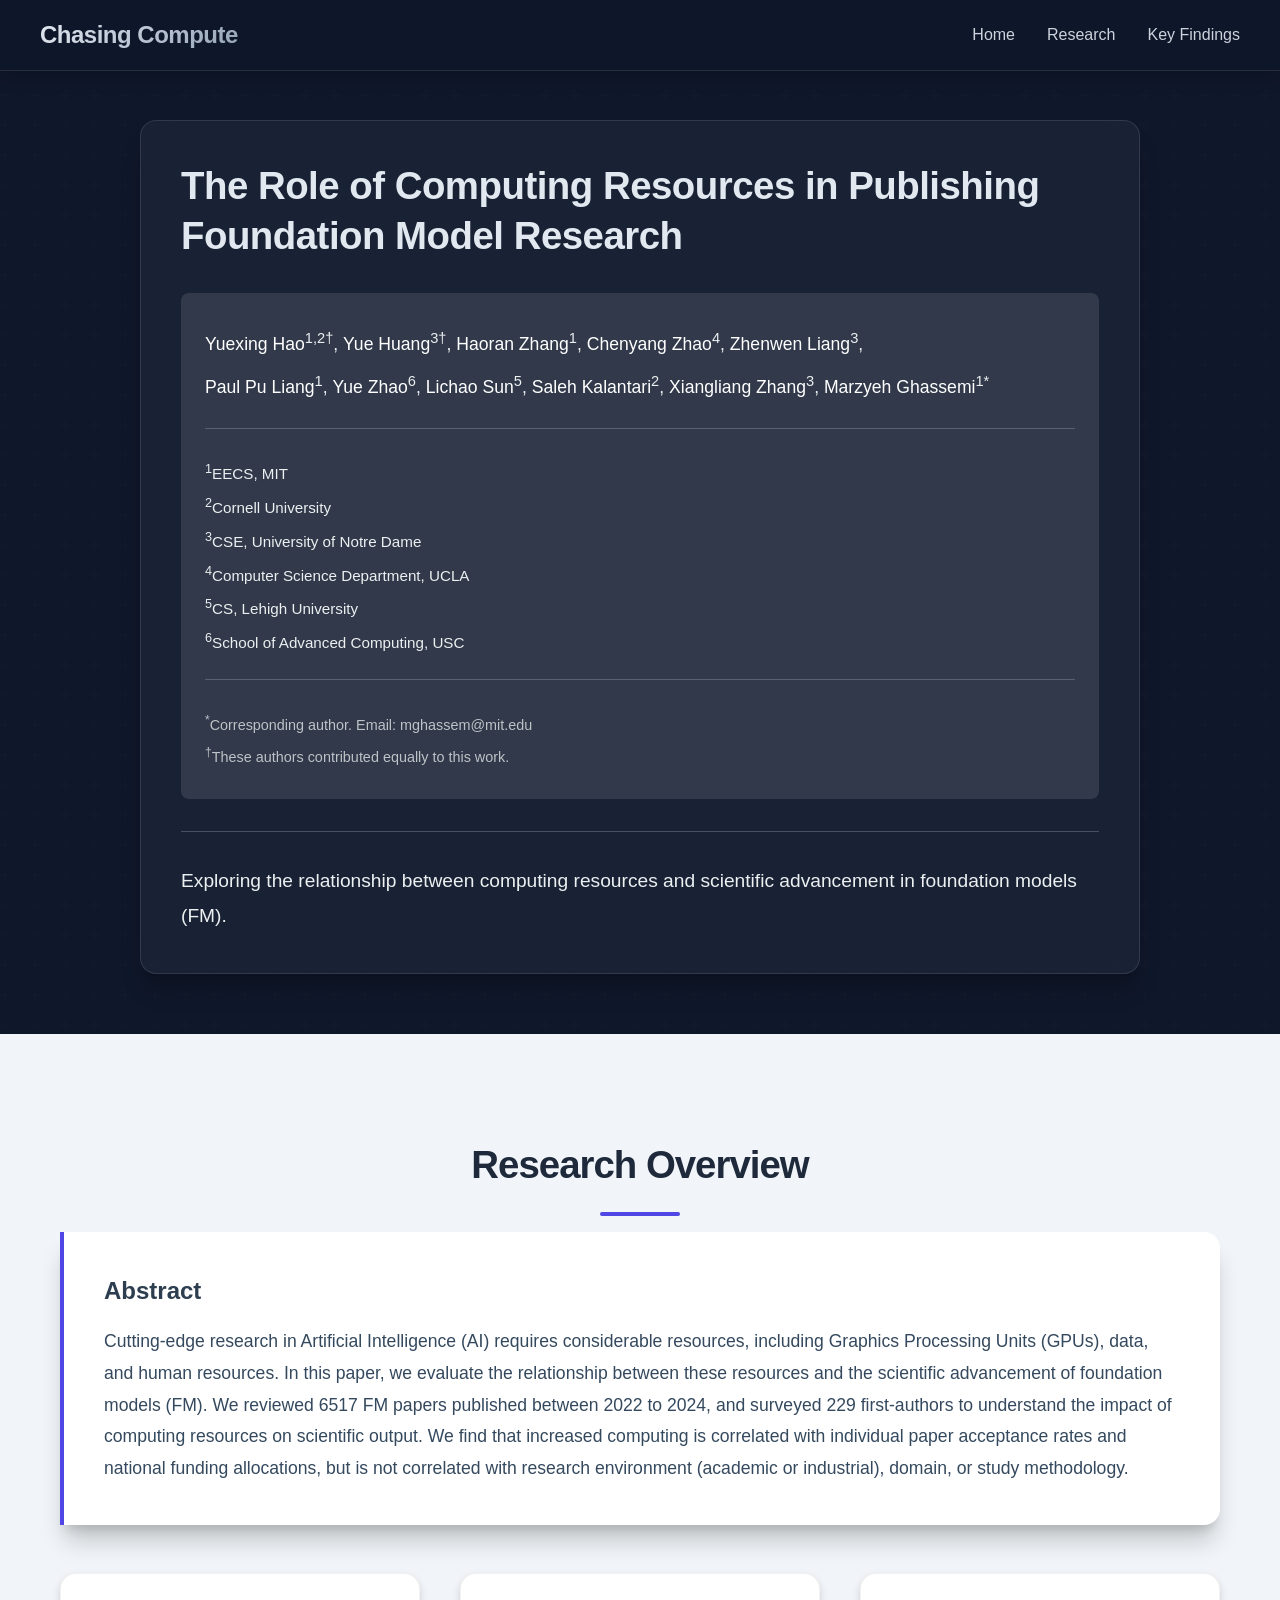
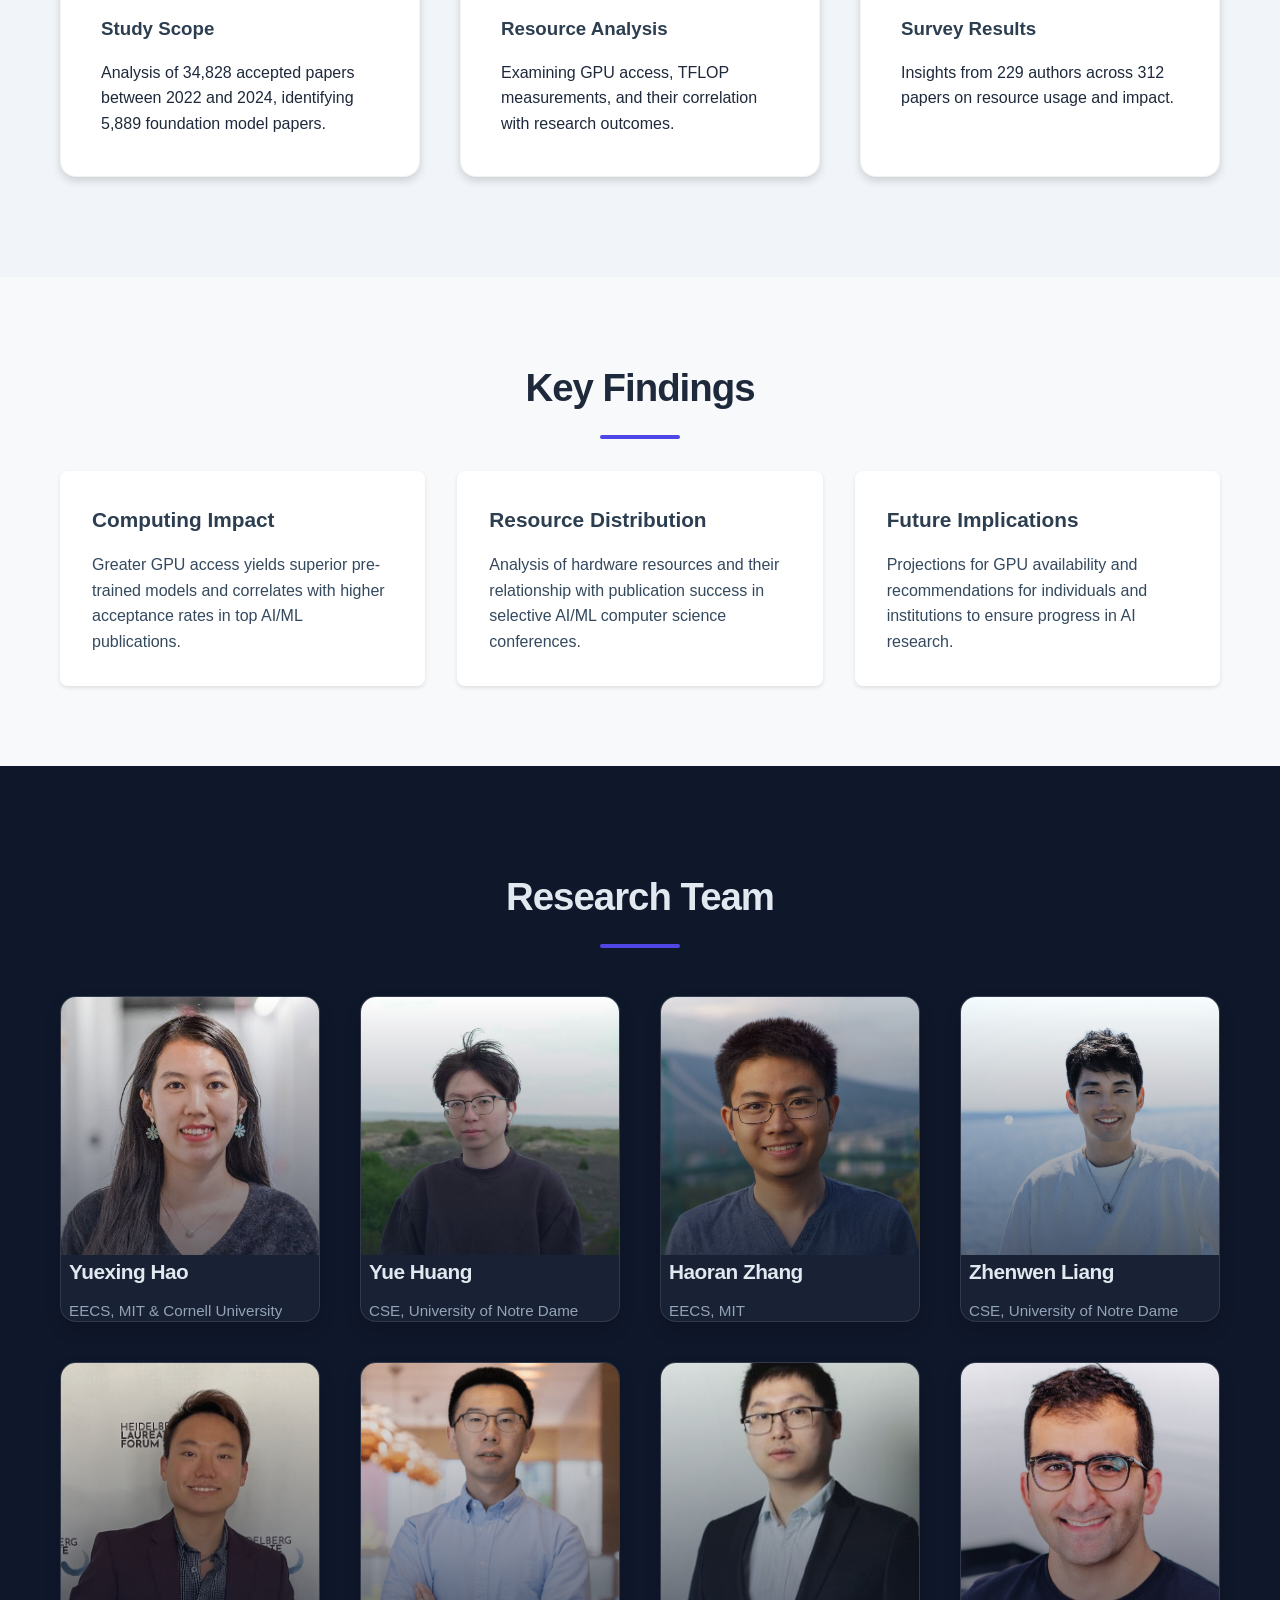
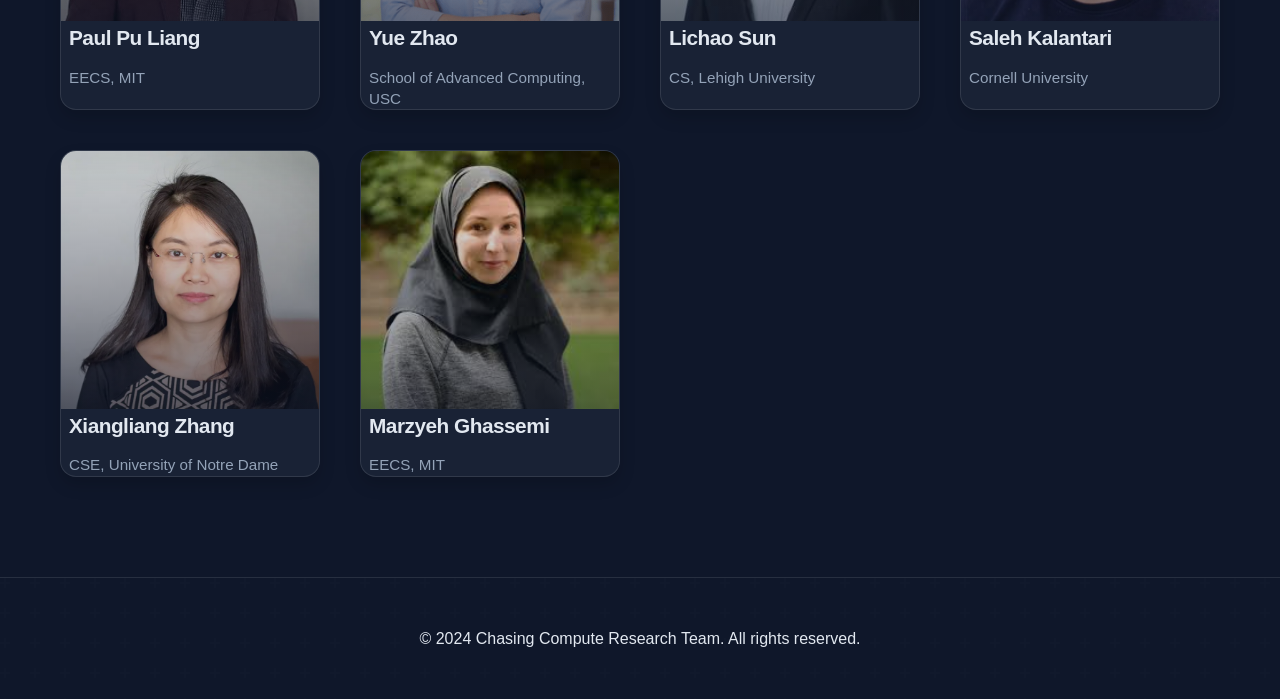
==== index.html @ 0ceda259 "update" ====
<!DOCTYPE html>
<html lang="en">
<head>
    <meta charset="UTF-8">
    <meta name="viewport" content="width=device-width, initial-scale=1.0">
    <title>Chasing Compute - Foundation Model Research</title>
    <link rel="stylesheet" href="styles.css">
</head>
<body>
    <header class="site-header">
        <nav class="main-nav">
            <div class="logo">
                <h1>Chasing Compute</h1>
            </div>
            <ul class="nav-links">
                <li><a href="#home">Home</a></li>
                <li><a href="#research">Research</a></li>
                <li><a href="#findings">Key Findings</a></li>
            </ul>
        </nav>
    </header>

    <main>
        <section id="home" class="hero-section">
            <div class="container paper-header">
                <h3 class="hero-subtitle">The Role of Computing Resources in Publishing Foundation Model Research</h3>
                <div class="authors">
                    <div class="author-list">
                        <p class="author-group">
                            <span class="author">Yuexing Hao</span><sup>1,2†</sup>,
                            <span class="author">Yue Huang</span><sup>3†</sup>,
                            <span class="author">Haoran Zhang</span><sup>1</sup>,
                            <span class="author">Chenyang Zhao</span><sup>4</sup>,
                            <span class="author">Zhenwen Liang</span><sup>3</sup>,
                        </p>
                        <p class="author-group">
                            <span class="author">Paul Pu Liang</span><sup>1</sup>,
                            <span class="author">Yue Zhao</span><sup>6</sup>,
                            <span class="author">Lichao Sun</span><sup>5</sup>,
                            <span class="author">Saleh Kalantari</span><sup>2</sup>,
                            <span class="author">Xiangliang Zhang</span><sup>3</sup>,
                            <span class="author">Marzyeh Ghassemi</span><sup>1*</sup>
                        </p>
                    </div>
                    <div class="affiliations">
                        <p class="affiliation"><sup>1</sup>EECS, MIT</p>
                        <p class="affiliation"><sup>2</sup>Cornell University</p>
                        <p class="affiliation"><sup>3</sup>CSE, University of Notre Dame</p>
                        <p class="affiliation"><sup>4</sup>Computer Science Department, UCLA</p>
                        <p class="affiliation"><sup>5</sup>CS, Lehigh University</p>
                        <p class="affiliation"><sup>6</sup>School of Advanced Computing, USC</p>
                    </div>
                    <div class="author-notes">
                        <p class="author-note"><sup>*</sup>Corresponding author. Email: mghassem@mit.edu</p>
                        <p class="author-note"><sup>†</sup>These authors contributed equally to this work.</p>
                    </div>
                </div>
                <p class="hero-abstract">Exploring the relationship between computing resources and scientific advancement in foundation models (FM).</p>
            </div>
        </section>

        <section id="research" class="research-section">
            <div class="container">
                <h2>Research Overview</h2>
                <div class="abstract-box">
                    <h3>Abstract</h3>
                    <p>Cutting-edge research in Artificial Intelligence (AI) requires considerable resources, including Graphics Processing Units (GPUs), data, and human resources. In this paper, we evaluate the relationship between these resources and the scientific advancement of foundation models (FM). We reviewed 6517 FM papers published between 2022 to 2024, and surveyed 229 first-authors to understand the impact of computing resources on scientific output. We find that increased computing is correlated with individual paper acceptance rates and national funding allocations, but is not correlated with research environment (academic or industrial), domain, or study methodology.</p>
                </div>
                <div class="research-grid">
                    <div class="research-item">
                        <h3>Study Scope</h3>
                        <p>Analysis of 34,828 accepted papers between 2022 and 2024, identifying 5,889 foundation model papers.</p>
                    </div>
                    <div class="research-item">
                        <h3>Resource Analysis</h3>
                        <p>Examining GPU access, TFLOP measurements, and their correlation with research outcomes.</p>
                    </div>
                    <div class="research-item">
                        <h3>Survey Results</h3>
                        <p>Insights from 229 authors across 312 papers on resource usage and impact.</p>
                    </div>
                </div>
            </div>
        </section>

        <section id="findings" class="findings-section">
            <div class="container">
                <h2>Key Findings</h2>
                <div class="findings-grid">
                    <div class="finding-item">
                        <h3>Computing Impact</h3>
                        <p>Greater GPU access yields superior pre-trained models and correlates with higher acceptance rates in top AI/ML publications.</p>
                    </div>
                    <div class="finding-item">
                        <h3>Resource Distribution</h3>
                        <p>Analysis of hardware resources and their relationship with publication success in selective AI/ML computer science conferences.</p>
                    </div>
                    <div class="finding-item">
                        <h3>Future Implications</h3>
                        <p>Projections for GPU availability and recommendations for individuals and institutions to ensure progress in AI research.</p>
                    </div>
                </div>
            </div>
        </section>

        <section id="people" class="people-section">
            <div class="container">
                <h2>Research Team</h2>
                <div class="people-grid">
                    <div class="person-card">
                        <div class="person-image">
                            <img src="images/yuexinghao.jpg" alt="Yuexing Hao">
                        </div>
                        <h3>Yuexing Hao</h3>
                        <p class="affiliation">EECS, MIT & Cornell University</p>
                    </div>
                    <div class="person-card">
                        <div class="person-image">
                            <img src="images/yuehuang.png" alt="Yue Huang">
                        </div>
                        <h3>Yue Huang</h3>
                        <p class="affiliation">CSE, University of Notre Dame</p>
                    </div>
                    <div class="person-card">
                        <div class="person-image">
                            <img src="images/haoranzhang.jpg" alt="Haoran Zhang">
                        </div>
                        <h3>Haoran Zhang</h3>
                        <p class="affiliation">EECS, MIT</p>
                    </div>
                    <div class="person-card">
                        <div class="person-image">
                            <img src="images/zhenwenliang.png" alt="Zhenwen Liang">
                        </div>
                        <h3>Zhenwen Liang</h3>
                        <p class="affiliation">CSE, University of Notre Dame</p>
                    </div>
                    <div class="person-card">
                        <div class="person-image">
                            <img src="images/PaulLiang.jpeg" alt="Paul Pu Liang">
                        </div>
                        <h3>Paul Pu Liang</h3>
                        <p class="affiliation">EECS, MIT</p>
                    </div>
                    <div class="person-card">
                        <div class="person-image">
                            <img src="images/yuezhao.png" alt="Yue Zhao">
                        </div>
                        <h3>Yue Zhao</h3>
                        <p class="affiliation">School of Advanced Computing, USC</p>
                    </div>
                    <div class="person-card">
                        <div class="person-image">
                            <img src="images/lichaosun.jpg" alt="Lichao Sun">
                        </div>
                        <h3>Lichao Sun</h3>
                        <p class="affiliation">CS, Lehigh University</p>
                    </div>
                    <div class="person-card">
                        <div class="person-image">
                            <img src="images/SalehKalantari.jpeg" alt="Saleh Kalantari">
                        </div>
                        <h3>Saleh Kalantari</h3>
                        <p class="affiliation">Cornell University</p>
                    </div>
                    <div class="person-card">
                        <div class="person-image">
                            <img src="images/xiangliangzhang.png" alt="Xiangliang Zhang">
                        </div>
                        <h3>Xiangliang Zhang</h3>
                        <p class="affiliation">CSE, University of Notre Dame</p>
                    </div>
                    <div class="person-card">
                        <div class="person-image">
                            <img src="images/MarzyehGhassemi.jpeg" alt="Marzyeh Ghassemi">
                        </div>
                        <h3>Marzyeh Ghassemi</h3>
                        <p class="affiliation">EECS, MIT</p>
                    </div>
                </div>
            </div>
        </section>

        <footer class="site-footer">
            <div class="container">
                <p>&copy; 2024 Chasing Compute Research Team. All rights reserved.</p>
            </div>
        </footer>
    </main>
</body>
</html>
---- styles.css ----
/* Reset and base styles */
* {
    margin: 0;
    padding: 0;
    box-sizing: border-box;
}

:root {
    --primary-color: #1a1f36;
    --secondary-color: #0f172a;
    --accent-color: #4f46e5;
    --gradient-1: linear-gradient(135deg, #1e1b4b 0%, #3730a3 100%);
    --gradient-2: linear-gradient(135deg, #1e293b 0%, #334155 100%);
    --text-color: #1e293b;
    --light-text: #e2e8f0;
    --muted-text: #94a3b8;
    --background-light: #f1f5f9;
    --background-dark: #0f172a;
    --card-bg: #ffffff;
    --shadow-sm: 0 2px 4px rgba(0,0,0,0.1);
    --shadow-md: 0 4px 8px rgba(0,0,0,0.15);
    --shadow-lg: 0 8px 16px rgba(0,0,0,0.15);
    --shadow-xl: 0 20px 25px -5px rgba(0,0,0,0.2), 0 10px 10px -5px rgba(0,0,0,0.1);
    --transition: all 0.3s cubic-bezier(0.4, 0, 0.2, 1);
}

@keyframes float {
    0% { transform: translateY(0px); }
    50% { transform: translateY(-10px); }
    100% { transform: translateY(0px); }
}

@keyframes shine {
    from {
        background-position: 200% center;
    }
}

body {
    font-family: 'Inter', -apple-system, BlinkMacSystemFont, 'Segoe UI', Roboto, Oxygen, Ubuntu, Cantarell, sans-serif;
    line-height: 1.6;
    color: var(--text-color);
    background-color: var(--background-light);
}

.container {
    max-width: 1200px;
    margin: 0 auto;
    padding: 0 20px;
}

/* Header styles */
.site-header {
    background-color: rgba(15, 23, 42, 0.9);
    backdrop-filter: blur(10px);
    box-shadow: var(--shadow-lg);
    position: fixed;
    width: 100%;
    top: 0;
    z-index: 1000;
    border-bottom: 1px solid rgba(255, 255, 255, 0.1);
}

.main-nav {
    display: flex;
    justify-content: space-between;
    align-items: center;
    padding: 1rem 0;
    max-width: 1200px;
    margin: 0 auto;
}

.logo h1 {
    font-size: 1.5rem;
    font-weight: 700;
    background: linear-gradient(135deg, #e2e8f0 0%, #94a3b8 100%);
    -webkit-background-clip: text;
    -webkit-text-fill-color: transparent;
    letter-spacing: -0.5px;
}

.nav-links {
    display: flex;
    list-style: none;
    gap: 2rem;
}

.nav-links a {
    text-decoration: none;
    color: var(--light-text);
    font-weight: 500;
    transition: var(--transition);
    position: relative;
    padding: 0.5rem 0;
    opacity: 0.9;
}

.nav-links a:hover {
    opacity: 1;
}

.nav-links a::after {
    content: '';
    position: absolute;
    width: 0;
    height: 2px;
    bottom: 0;
    left: 0;
    background: linear-gradient(135deg, #e2e8f0 0%, #94a3b8 100%);
    transition: var(--transition);
}

/* Hero section */
.hero-section {
    padding: 120px 0 60px;
    background: var(--background-dark);
    position: relative;
    overflow: hidden;
}

.hero-section::before {
    content: '';
    position: absolute;
    top: 0;
    left: 0;
    right: 0;
    bottom: 0;
    background: url("data:image/svg+xml,%3Csvg width='60' height='60' viewBox='0 0 60 60' xmlns='http://www.w3.org/2000/svg'%3E%3Cg fill='none' fill-rule='evenodd'%3E%3Cg fill='%23ffffff' fill-opacity='0.1'%3E%3Cpath d='M36 34v-4h-2v4h-4v2h4v4h2v-4h4v-2h-4zm0-30V0h-2v4h-4v2h4v4h2V6h4V4h-4zM6 34v-4H4v4H0v2h4v4h2v-4h4v-2H6zM6 4V0H4v4H0v2h4v4h2V6h4V4H6z'/%3E%3C/g%3E%3C/g%3E%3C/svg%3E");
    opacity: 0.1;
}

.paper-header {
    text-align: left;
    max-width: 1000px;
    padding: 2.5rem;
    background: rgba(30, 41, 59, 0.7);
    border-radius: 16px;
    backdrop-filter: blur(20px);
    box-shadow: var(--shadow-xl);
    border: 1px solid rgba(255, 255, 255, 0.1);
    animation: float 6s ease-in-out infinite;
}

.hero-subtitle {
    font-size: 2.4rem;
    color: var(--light-text);
    margin-bottom: 2rem;
    font-weight: 700;
    line-height: 1.3;
    letter-spacing: -0.5px;
}

.authors {
    margin: 2rem 0;
    padding: 1.5rem;
    background: rgba(255, 255, 255, 0.1);
    border-radius: 8px;
}

.author-list {
    margin-bottom: 1.5rem;
}

.author-group {
    margin: 0.5rem 0;
    font-size: 1.1rem;
    color: #ecf0f1;
    line-height: 1.8;
}

.author {
    color: #fff;
    font-weight: 500;
    transition: color 0.3s ease;
}

.author:hover {
    color: #3498db;
}

.affiliations {
    margin: 1.5rem 0;
    border-top: 1px solid rgba(255, 255, 255, 0.2);
    padding-top: 1.5rem;
}

.affiliation {
    font-size: 0.95rem;
    color: #ecf0f1;
    margin: 0.4rem 0;
    line-height: 1.6;
}

.author-notes {
    margin-top: 1.5rem;
    border-top: 1px solid rgba(255, 255, 255, 0.2);
    padding-top: 1.5rem;
}

.author-note {
    font-size: 0.9rem;
    color: #bdc3c7;
    margin: 0.4rem 0;
}

.hero-abstract {
    font-size: 1.2rem;
    color: #ecf0f1;
    margin: 2rem 0 0;
    line-height: 1.8;
    border-top: 1px solid rgba(255, 255, 255, 0.2);
    padding-top: 2rem;
}

/* Research section */
.research-section {
    padding: 100px 0;
    background-color: var(--background-light);
    position: relative;
}

.abstract-box {
    background: var(--card-bg);
    border-left: 4px solid var(--accent-color);
    padding: 2.5rem;
    margin-bottom: 3rem;
    border-radius: 0 16px 16px 0;
    box-shadow: var(--shadow-xl);
    transition: var(--transition);
}

.abstract-box:hover {
    transform: translateY(-5px);
}

.research-grid {
    display: grid;
    grid-template-columns: repeat(auto-fit, minmax(300px, 1fr));
    gap: 2.5rem;
    margin-top: 3rem;
}

.research-item {
    background: var(--card-bg);
    padding: 2.5rem;
    border-radius: 16px;
    box-shadow: var(--shadow-md);
    transition: var(--transition);
    border: 1px solid rgba(0,0,0,0.05);
    position: relative;
    overflow: hidden;
}

.research-item::before {
    content: '';
    position: absolute;
    top: 0;
    left: 0;
    width: 100%;
    height: 100%;
    background: var(--gradient-2);
    opacity: 0;
    transition: var(--transition);
    z-index: 0;
}

.research-item:hover::before {
    opacity: 0.1;
}

.research-item:hover {
    transform: translateY(-10px) scale(1.02);
    box-shadow: var(--shadow-xl);
}

.research-item h3 {
    color: #2c3e50;
    margin-bottom: 1rem;
}

/* Abstract box */
.abstract-box h3 {
    color: #2c3e50;
    margin-bottom: 1rem;
    font-size: 1.5rem;
}

.abstract-box p {
    color: #34495e;
    line-height: 1.8;
    font-size: 1.1rem;
}

/* Team section */
.team-section {
    padding: 80px 0;
    background-color: #f8f9fa;
}

.team-grid {
    display: grid;
    grid-template-columns: repeat(auto-fit, minmax(250px, 1fr));
    gap: 2rem;
    margin-top: 2rem;
}

/* Findings section */
.findings-section {
    padding: 80px 0;
    background-color: #f8f9fa;
}

.findings-grid {
    display: grid;
    grid-template-columns: repeat(auto-fit, minmax(300px, 1fr));
    gap: 2rem;
    margin-top: 2rem;
}

.finding-item {
    background: #fff;
    padding: 2rem;
    border-radius: 8px;
    box-shadow: 0 2px 4px rgba(0,0,0,0.1);
    transition: transform 0.3s ease;
}

.finding-item:hover {
    transform: translateY(-5px);
}

.finding-item h3 {
    color: #2c3e50;
    margin-bottom: 1rem;
    font-size: 1.3rem;
}

.finding-item p {
    color: #34495e;
    line-height: 1.6;
}

/* Publications section */
.publications-section {
    padding: 80px 0;
    background-color: #fff;
}

.publications-list {
    margin-top: 2rem;
}

.publication-item {
    background: #fff;
    padding: 2rem;
    border-radius: 8px;
    margin-bottom: 2rem;
    box-shadow: 0 2px 4px rgba(0,0,0,0.1);
}

.publication-item h3 {
    color: #2c3e50;
    margin-bottom: 0.5rem;
    font-size: 1.2rem;
}

.publication-title {
    font-size: 1.4rem;
    color: #2c3e50;
    margin-bottom: 0.5rem;
    font-weight: 600;
}

.publication-authors {
    color: #7f8c8d;
    margin-bottom: 1rem;
    font-size: 0.9rem;
}

.publication-abstract {
    color: #34495e;
    line-height: 1.6;
    font-size: 1rem;
}

/* Footer */
.site-footer {
    background: var(--background-dark);
    color: var(--light-text);
    padding: 3rem 0;
    text-align: center;
    position: relative;
    overflow: hidden;
    border-top: 1px solid rgba(255, 255, 255, 0.1);
}

.site-footer::before {
    content: '';
    position: absolute;
    top: 0;
    left: 0;
    right: 0;
    bottom: 0;
    background: url("data:image/svg+xml,%3Csvg width='60' height='60' viewBox='0 0 60 60' xmlns='http://www.w3.org/2000/svg'%3E%3Cg fill='none' fill-rule='evenodd'%3E%3Cg fill='%23ffffff' fill-opacity='0.1'%3E%3Cpath d='M36 34v-4h-2v4h-4v2h4v4h2v-4h4v-2h-4zm0-30V0h-2v4h-4v2h4v4h2V6h4V4h-4zM6 34v-4H4v4H0v2h4v4h2v-4h4v-2H6zM6 4V0H4v4H0v2h4v4h2V6h4V4H6z'/%3E%3C/g%3E%3C/g%3E%3C/svg%3E");
    opacity: 0.1;
}

/* Section headers */
section h2 {
    text-align: center;
    font-size: 2.4rem;
    margin-bottom: 1rem;
    color: var(--text-color);
    font-weight: 800;
    letter-spacing: -1px;
}

.people-section h2 {
    color: var(--light-text);
}

section h2::after {
    content: '';
    display: block;
    width: 80px;
    height: 4px;
    margin: 1rem auto;
    background: var(--accent-color);
    border-radius: 2px;
}

/* People section */
.people-section {
    padding: 100px 0;
    background-color: var(--background-dark);
    position: relative;
    color: var(--light-text);
}

.people-grid {
    display: grid;
    grid-template-columns: repeat(4, 1fr);
    gap: 2.5rem;
    margin-top: 3rem;
}

.person-card {
    background: rgba(30, 41, 59, 0.7);
    border-radius: 16px;
    overflow: hidden;
    box-shadow: var(--shadow-lg);
    transition: var(--transition);
    position: relative;
    backdrop-filter: blur(10px);
    border: 1px solid rgba(255, 255, 255, 0.1);
}

.person-card::before {
    content: '';
    position: absolute;
    top: 0;
    left: 0;
    right: 0;
    height: 100%;
    background: var(--gradient-1);
    opacity: 0;
    transition: var(--transition);
    z-index: 1;
}

.person-card:hover::before {
    opacity: 0.2;
}

.person-image {
    width: 100%;
    padding-top: 100%;
    position: relative;
    overflow: hidden;
}

.person-image::after {
    content: '';
    position: absolute;
    top: 0;
    left: 0;
    width: 100%;
    height: 100%;
    background: linear-gradient(to bottom, transparent 0%, rgba(15, 23, 42, 0.6) 100%);
    z-index: 1;
}

.person-image img {
    position: absolute;
    top: 0;
    left: 0;
    width: 100%;
    height: 100%;
    object-fit: cover;
    object-position: center;
    transition: var(--transition);
}

.person-card:hover .person-image img {
    transform: scale(1.1);
}

.person-info {
    padding: 1.5rem;
    position: relative;
    z-index: 2;
    background: rgba(15, 23, 42, 0.8);
    border-top: 1px solid rgba(255, 255, 255, 0.1);
}

.person-card h3 {
    font-size: 1.3rem;
    color: var(--light-text);
    margin: 0 0 0.75rem 0;
    font-weight: 600;
    letter-spacing: -0.5px;
    padding: 0 0.5rem;
}

.person-card .affiliation {
    font-size: 0.95rem;
    color: var(--muted-text);
    margin: 0;
    line-height: 1.4;
    padding: 0 0.5rem;
}

/* Responsive adjustments */
@media (max-width: 1200px) {
    .people-grid {
        grid-template-columns: repeat(3, 1fr);
        gap: 2rem;
    }
}

@media (max-width: 768px) {
    .hero-subtitle {
        font-size: 1.8rem;
    }

    .paper-header {
        padding: 1.5rem;
    }

    .research-grid {
        grid-template-columns: 1fr;
        gap: 1.5rem;
    }

    .people-grid {
        grid-template-columns: repeat(2, 1fr);
        gap: 1.5rem;
    }

    .person-info {
        padding: 1.25rem;
    }

    .person-card h3 {
        font-size: 1.2rem;
        margin: 0 0 0.5rem 0;
    }

    .person-card .affiliation {
        font-size: 0.9rem;
    }

    section h2 {
        font-size: 2rem;
    }
}

@media (max-width: 480px) {
    .people-grid {
        grid-template-columns: 1fr;
        gap: 1rem;
    }

    .person-info {
        padding: 1rem;
    }
}
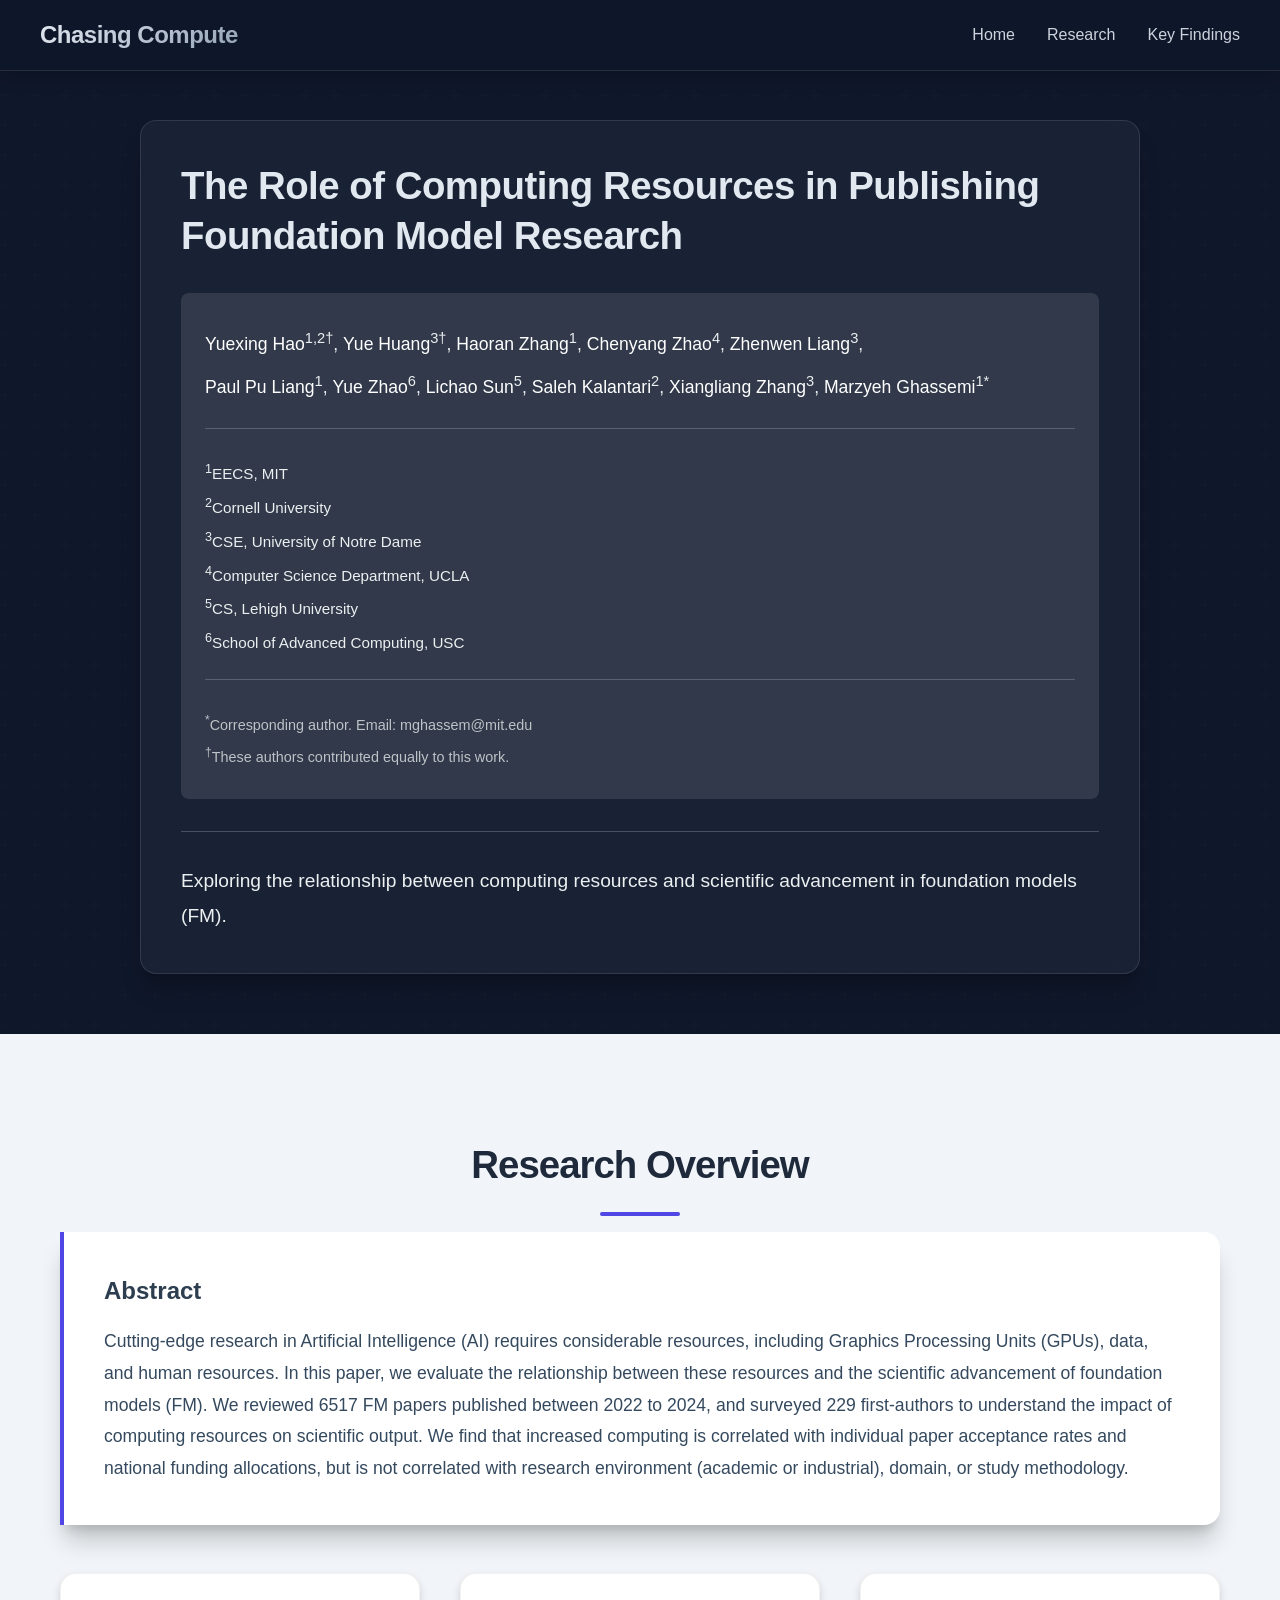
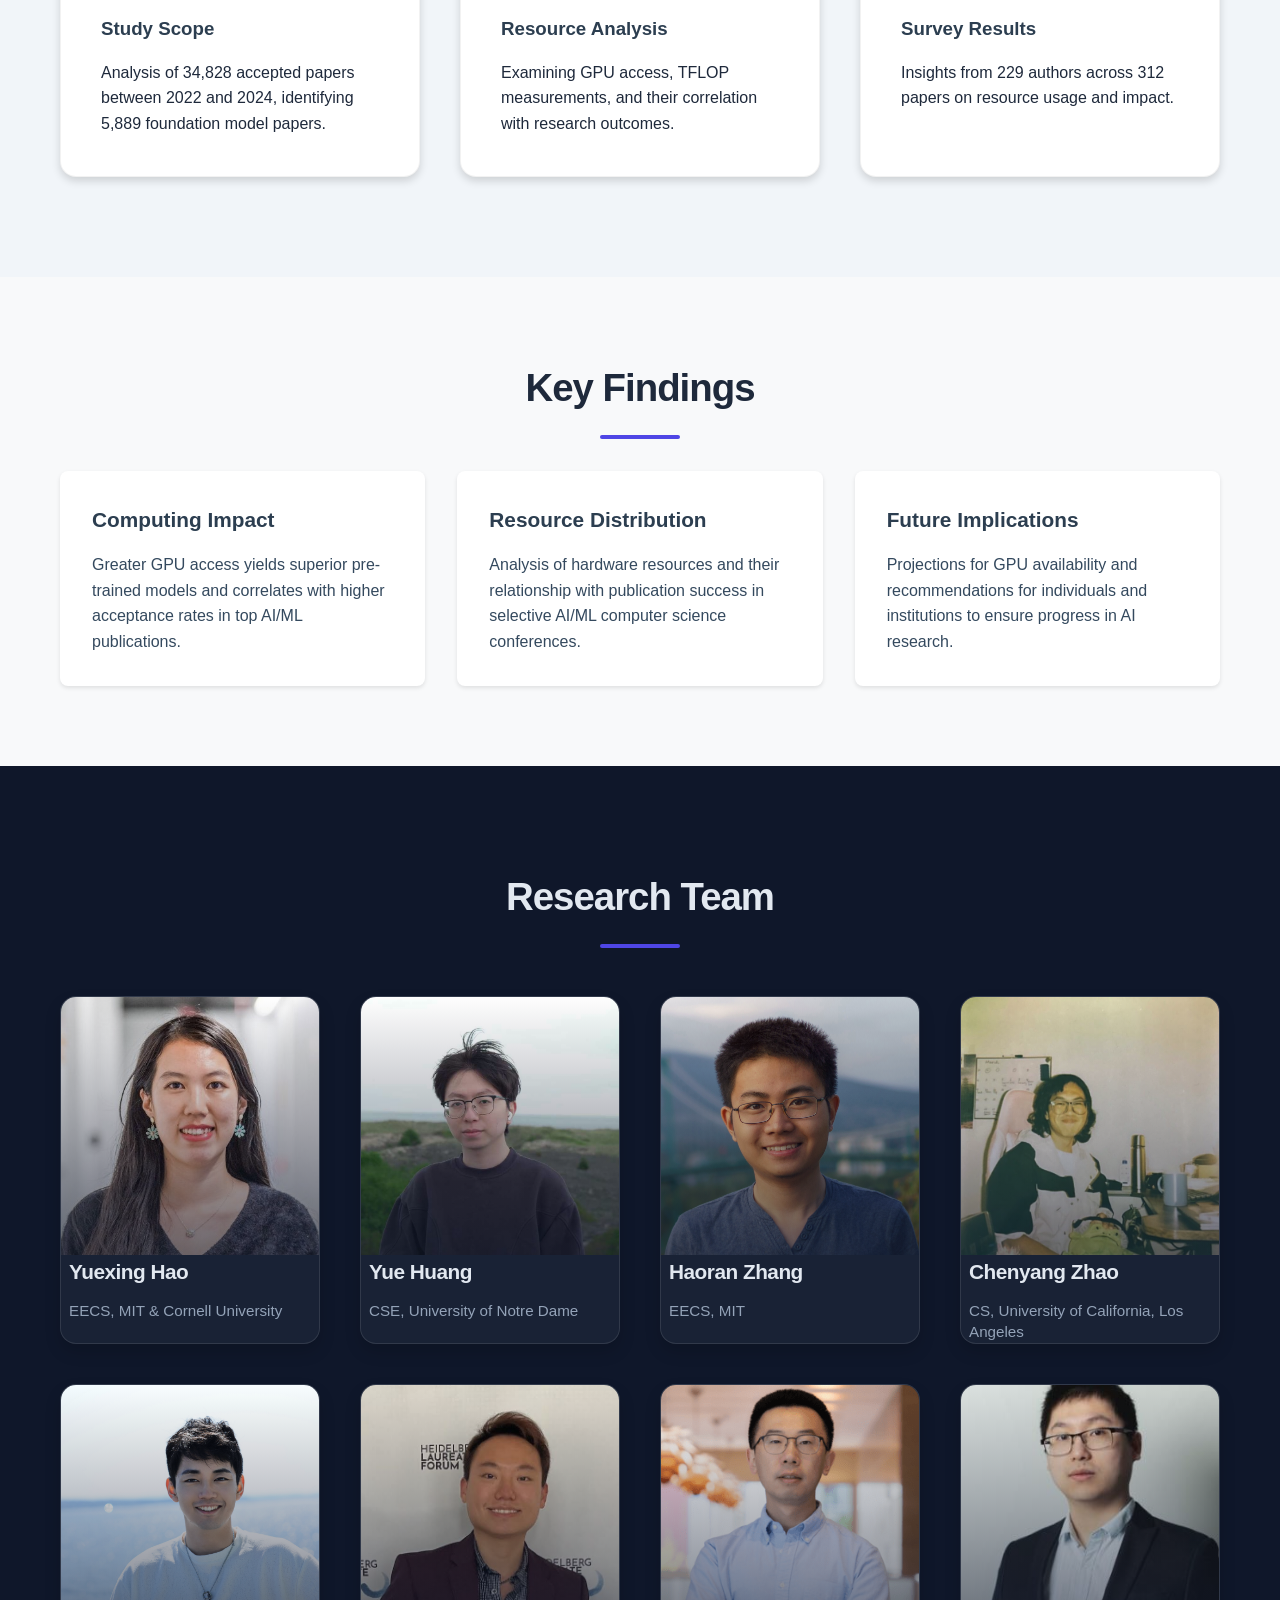
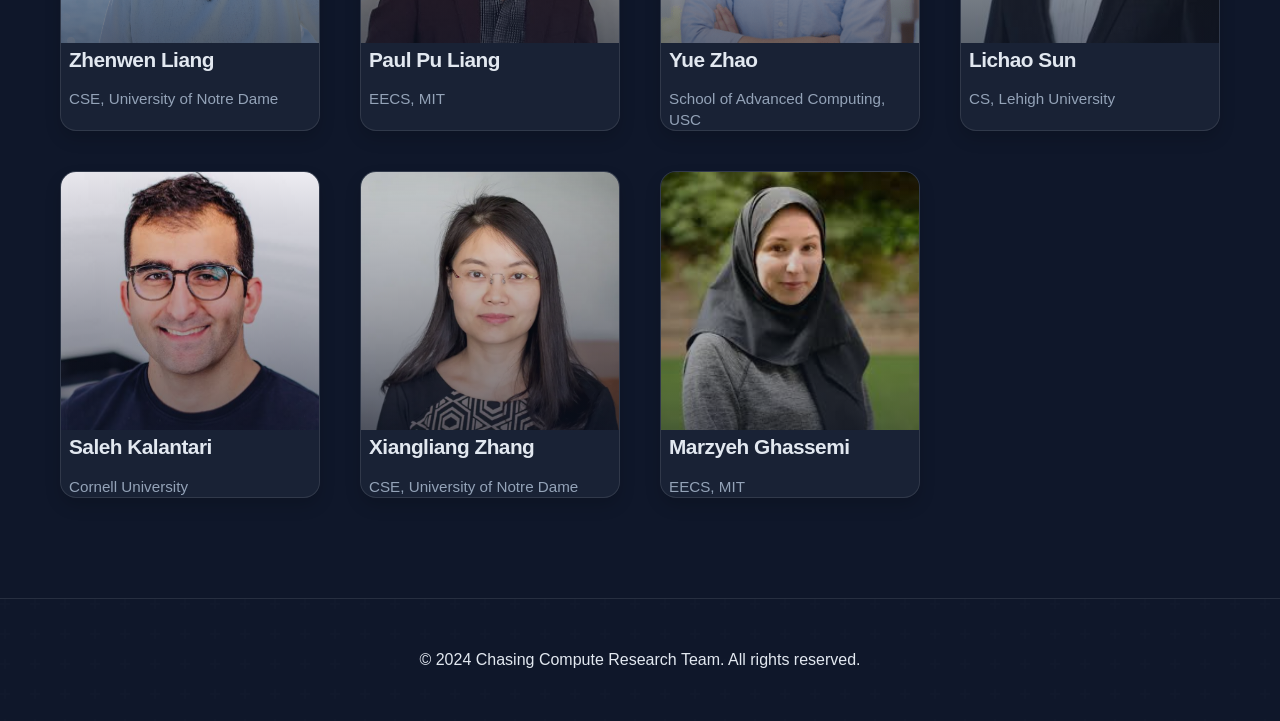
==== commit 3b7e6d47: "Update index.html" ====
--- a/index.html
+++ b/index.html
@@ -130,6 +130,13 @@
                     </div>
                     <div class="person-card">
                         <div class="person-image">
+                            <img src="images/Chenyang_Zhao.jpg" alt="Chenyang Zhao">
+                        </div>
+                        <h3>Chenyang Zhao</h3>
+                        <p class="affiliation">CS, University of California, Los Angeles</p>
+                    </div>
+                    <div class="person-card">
+                        <div class="person-image">
                             <img src="images/zhenwenliang.png" alt="Zhenwen Liang">
                         </div>
                         <h3>Zhenwen Liang</h3>
@@ -188,4 +195,4 @@
         </footer>
     </main>
 </body>
-</html> +</html> 
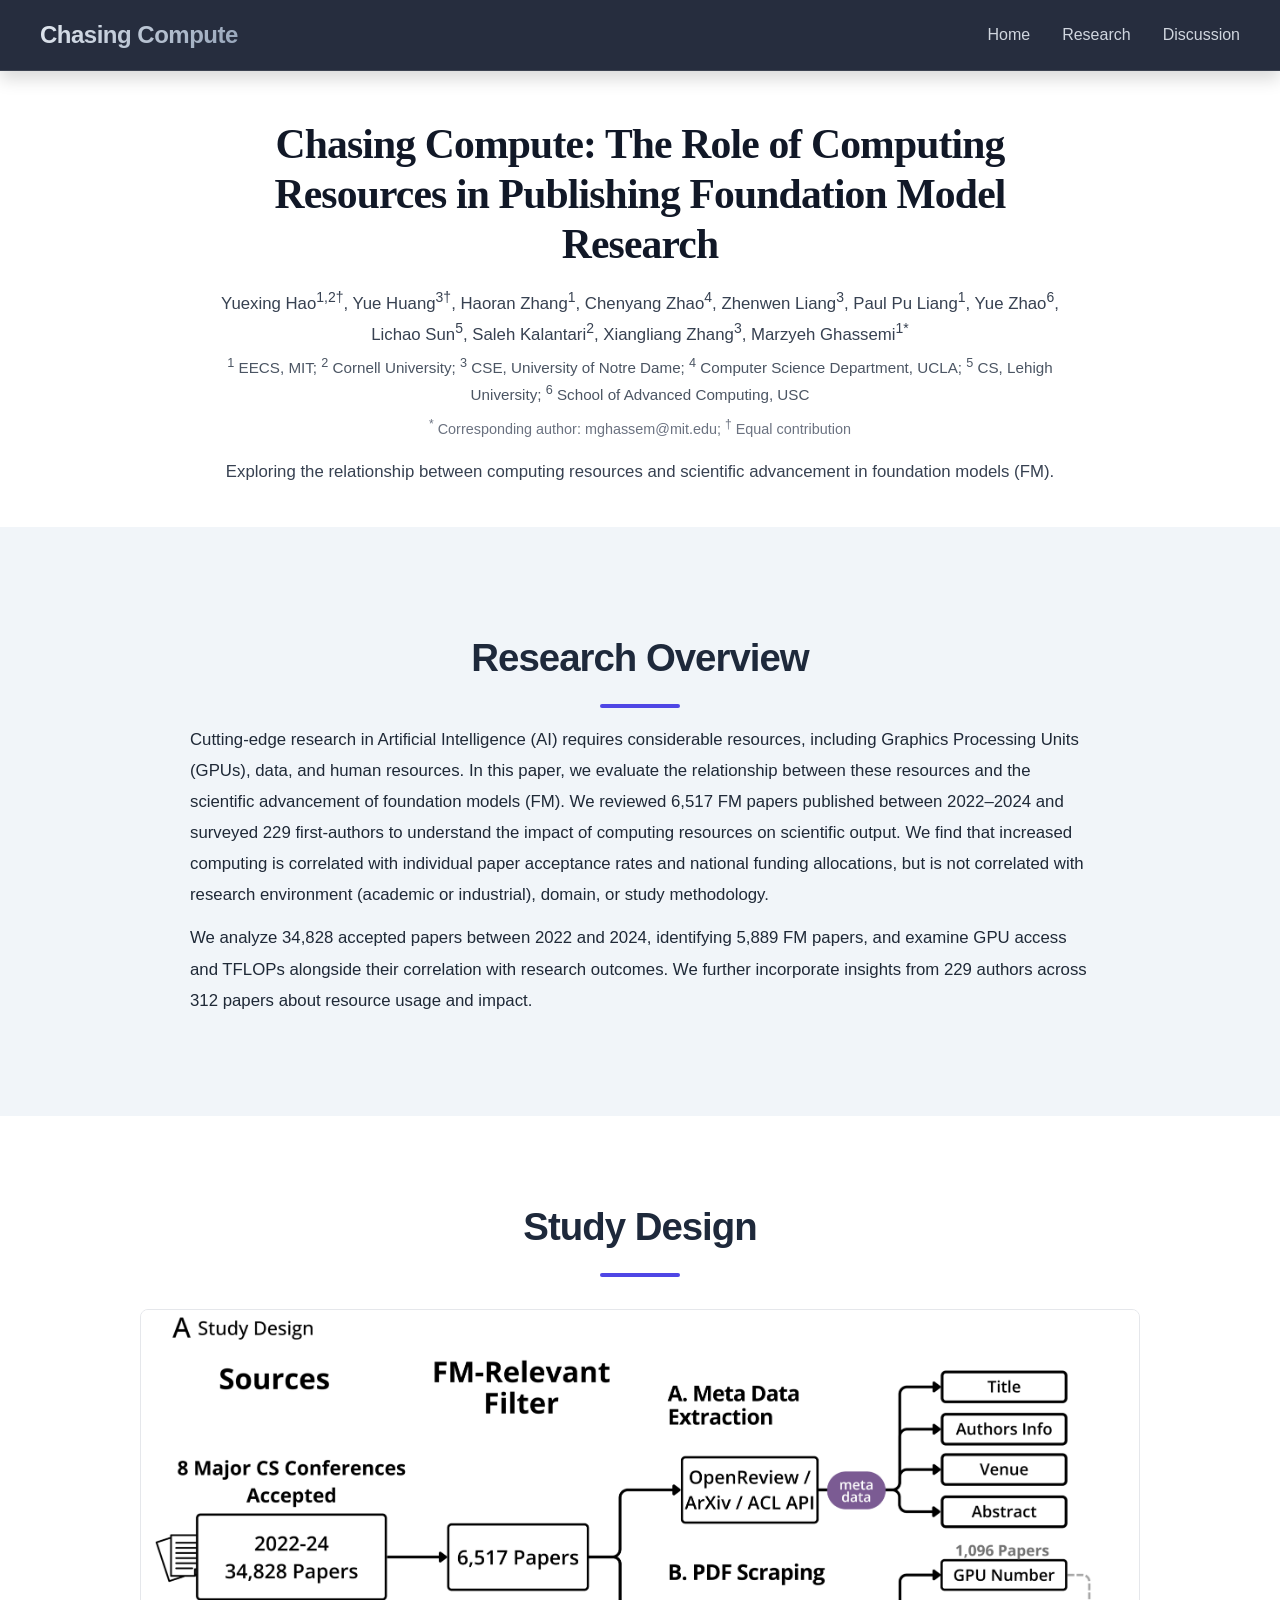
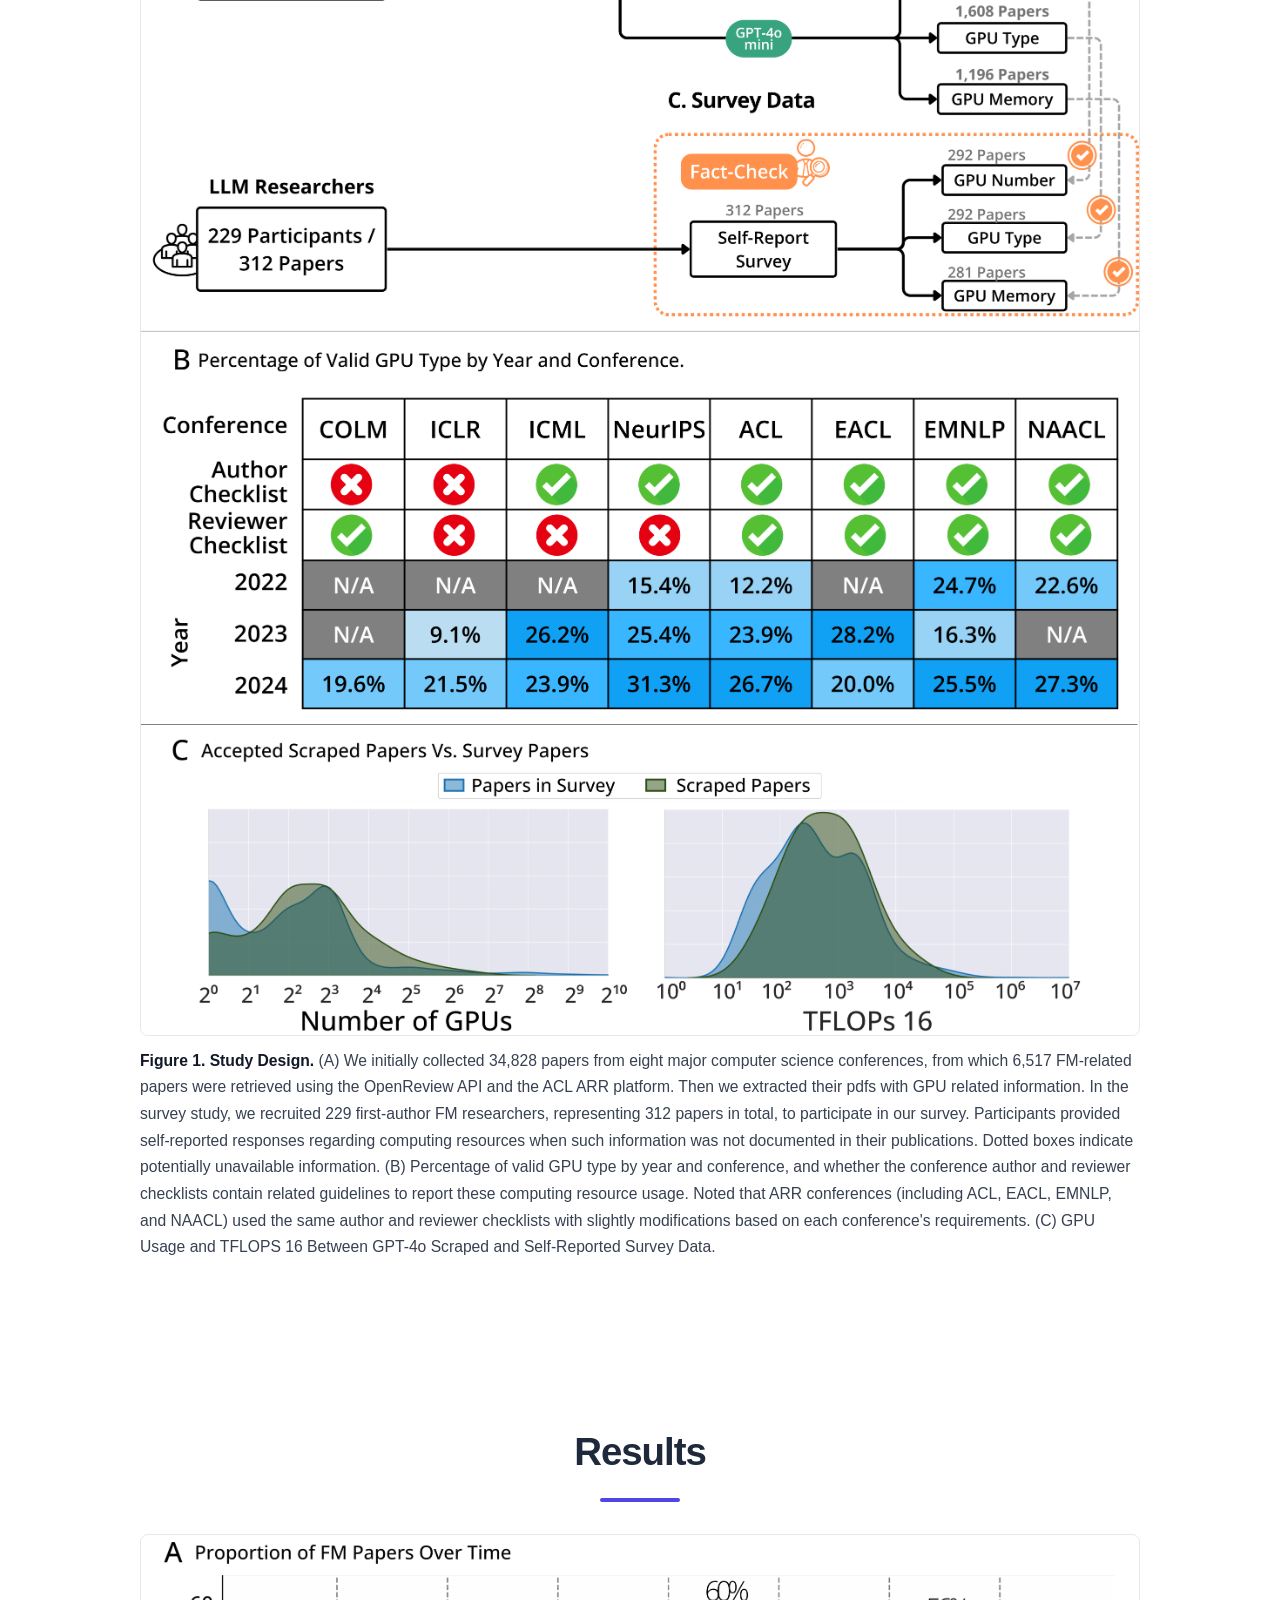
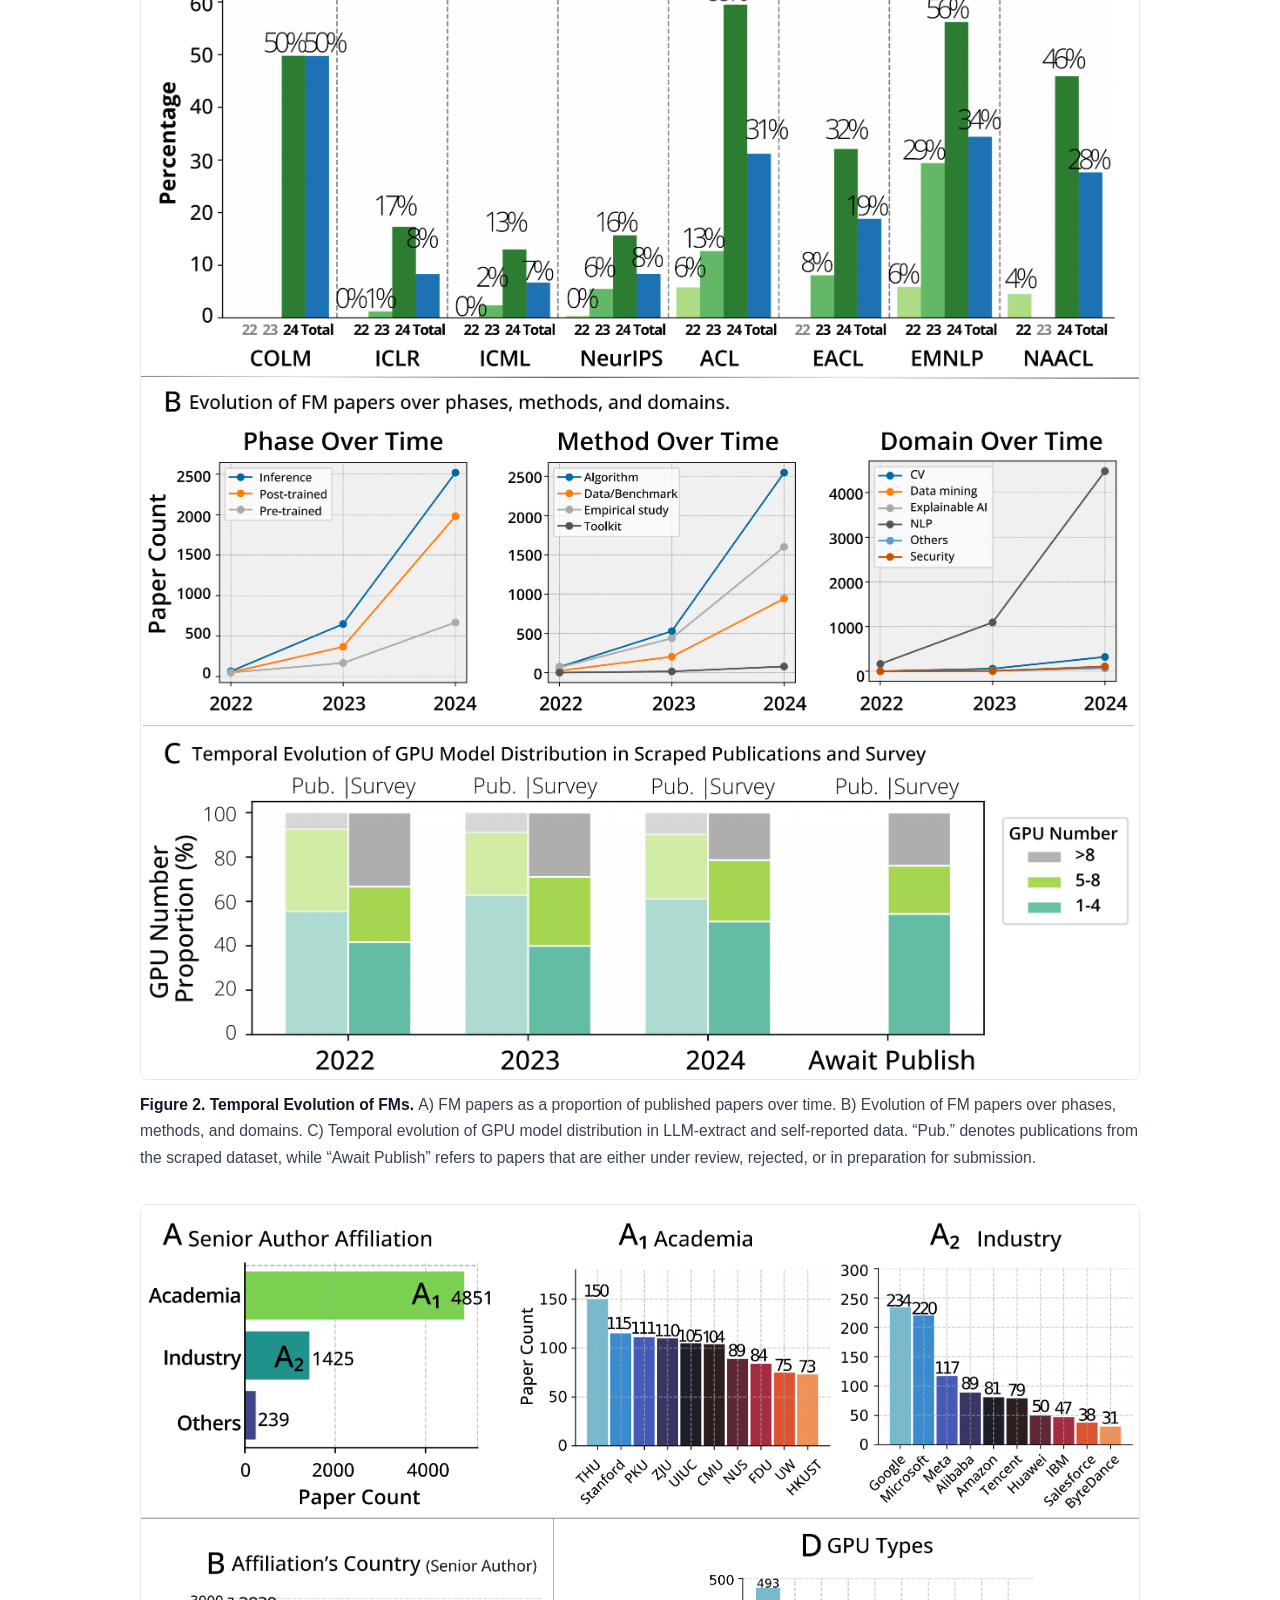
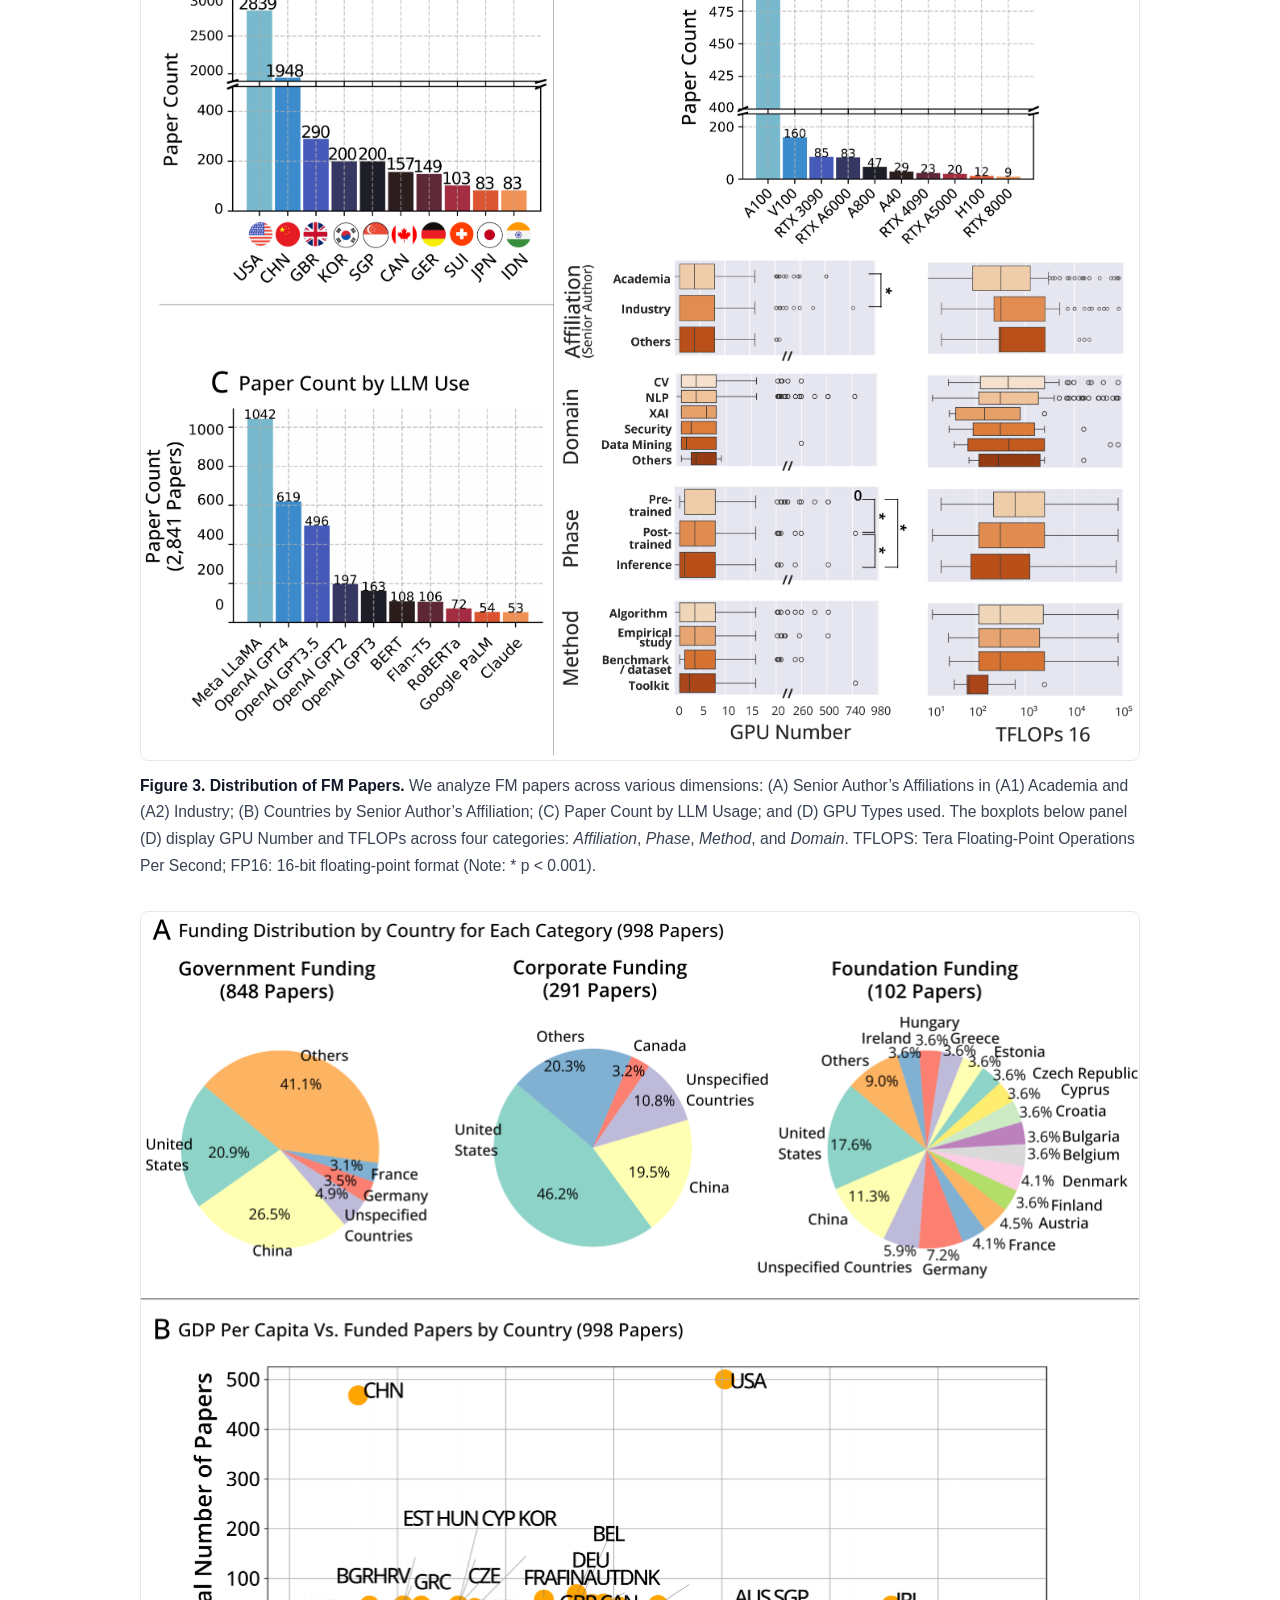
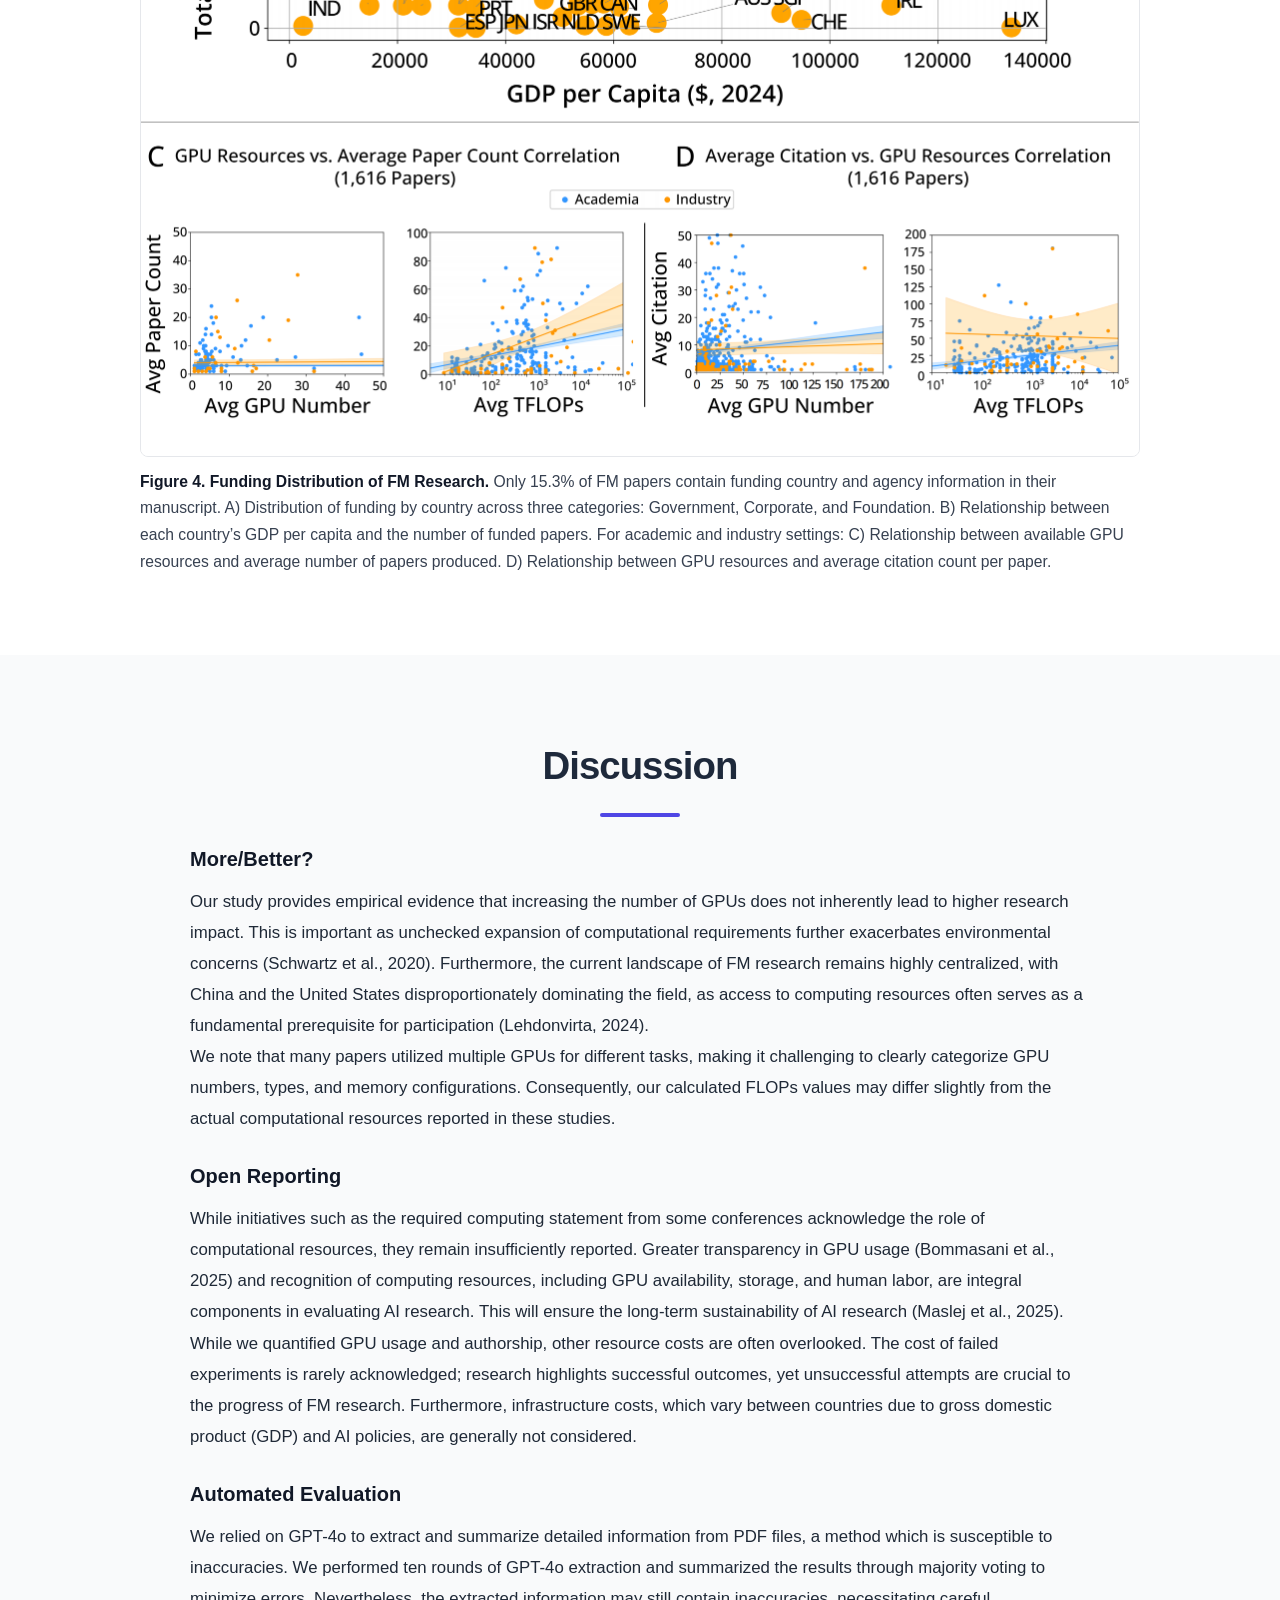
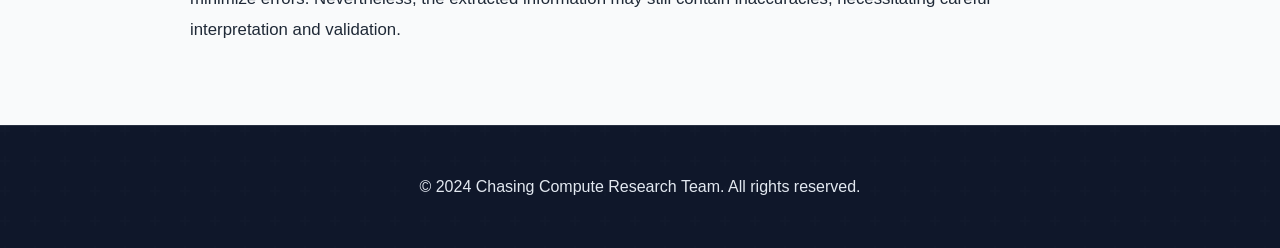
==== commit 19bf184f: "update" ====
--- a/index.html
+++ b/index.html
@@ -15,98 +15,99 @@
             <ul class="nav-links">
                 <li><a href="#home">Home</a></li>
                 <li><a href="#research">Research</a></li>
-                <li><a href="#findings">Key Findings</a></li>
+                <li><a href="#discussion">Discussion</a></li>
             </ul>
         </nav>
     </header>
 
     <main>
         <section id="home" class="hero-section">
-            <div class="container paper-header">
-                <h3 class="hero-subtitle">The Role of Computing Resources in Publishing Foundation Model Research</h3>
-                <div class="authors">
-                    <div class="author-list">
-                        <p class="author-group">
-                            <span class="author">Yuexing Hao</span><sup>1,2†</sup>,
-                            <span class="author">Yue Huang</span><sup>3†</sup>,
-                            <span class="author">Haoran Zhang</span><sup>1</sup>,
-                            <span class="author">Chenyang Zhao</span><sup>4</sup>,
-                            <span class="author">Zhenwen Liang</span><sup>3</sup>,
-                        </p>
-                        <p class="author-group">
-                            <span class="author">Paul Pu Liang</span><sup>1</sup>,
-                            <span class="author">Yue Zhao</span><sup>6</sup>,
-                            <span class="author">Lichao Sun</span><sup>5</sup>,
-                            <span class="author">Saleh Kalantari</span><sup>2</sup>,
-                            <span class="author">Xiangliang Zhang</span><sup>3</sup>,
-                            <span class="author">Marzyeh Ghassemi</span><sup>1*</sup>
-                        </p>
-                    </div>
-                    <div class="affiliations">
-                        <p class="affiliation"><sup>1</sup>EECS, MIT</p>
-                        <p class="affiliation"><sup>2</sup>Cornell University</p>
-                        <p class="affiliation"><sup>3</sup>CSE, University of Notre Dame</p>
-                        <p class="affiliation"><sup>4</sup>Computer Science Department, UCLA</p>
-                        <p class="affiliation"><sup>5</sup>CS, Lehigh University</p>
-                        <p class="affiliation"><sup>6</sup>School of Advanced Computing, USC</p>
-                    </div>
-                    <div class="author-notes">
-                        <p class="author-note"><sup>*</sup>Corresponding author. Email: mghassem@mit.edu</p>
-                        <p class="author-note"><sup>†</sup>These authors contributed equally to this work.</p>
-                    </div>
-                </div>
-                <p class="hero-abstract">Exploring the relationship between computing resources and scientific advancement in foundation models (FM).</p>
+            <div class="container paper-meta">
+                <h1 class="paper-title">Chasing Compute: The Role of Computing Resources in Publishing Foundation Model Research</h1>
+                <p class="paper-authors">Yuexing Hao<sup>1,2†</sup>, Yue Huang<sup>3†</sup>, Haoran Zhang<sup>1</sup>, Chenyang Zhao<sup>4</sup>, Zhenwen Liang<sup>3</sup>, Paul Pu Liang<sup>1</sup>, Yue Zhao<sup>6</sup>, Lichao Sun<sup>5</sup>, Saleh Kalantari<sup>2</sup>, Xiangliang Zhang<sup>3</sup>, Marzyeh Ghassemi<sup>1*</sup></p>
+                <p class="paper-affiliations"><sup>1</sup> EECS, MIT; <sup>2</sup> Cornell University; <sup>3</sup> CSE, University of Notre Dame; <sup>4</sup> Computer Science Department, UCLA; <sup>5</sup> CS, Lehigh University; <sup>6</sup> School of Advanced Computing, USC</p>
+                <p class="paper-notes"><sup>*</sup> Corresponding author: mghassem@mit.edu; <sup>†</sup> Equal contribution</p>
+                <p class="paper-abstract">Exploring the relationship between computing resources and scientific advancement in foundation models (FM).</p>
             </div>
         </section>
 
         <section id="research" class="research-section">
             <div class="container">
                 <h2>Research Overview</h2>
-                <div class="abstract-box">
-                    <h3>Abstract</h3>
-                    <p>Cutting-edge research in Artificial Intelligence (AI) requires considerable resources, including Graphics Processing Units (GPUs), data, and human resources. In this paper, we evaluate the relationship between these resources and the scientific advancement of foundation models (FM). We reviewed 6517 FM papers published between 2022 to 2024, and surveyed 229 first-authors to understand the impact of computing resources on scientific output. We find that increased computing is correlated with individual paper acceptance rates and national funding allocations, but is not correlated with research environment (academic or industrial), domain, or study methodology.</p>
-                </div>
-                <div class="research-grid">
-                    <div class="research-item">
-                        <h3>Study Scope</h3>
-                        <p>Analysis of 34,828 accepted papers between 2022 and 2024, identifying 5,889 foundation model papers.</p>
-                    </div>
-                    <div class="research-item">
-                        <h3>Resource Analysis</h3>
-                        <p>Examining GPU access, TFLOP measurements, and their correlation with research outcomes.</p>
-                    </div>
-                    <div class="research-item">
-                        <h3>Survey Results</h3>
-                        <p>Insights from 229 authors across 312 papers on resource usage and impact.</p>
-                    </div>
-                </div>
-            </div>
-        </section>
-
-        <section id="findings" class="findings-section">
-            <div class="container">
-                <h2>Key Findings</h2>
-                <div class="findings-grid">
-                    <div class="finding-item">
-                        <h3>Computing Impact</h3>
-                        <p>Greater GPU access yields superior pre-trained models and correlates with higher acceptance rates in top AI/ML publications.</p>
-                    </div>
-                    <div class="finding-item">
-                        <h3>Resource Distribution</h3>
-                        <p>Analysis of hardware resources and their relationship with publication success in selective AI/ML computer science conferences.</p>
-                    </div>
-                    <div class="finding-item">
-                        <h3>Future Implications</h3>
-                        <p>Projections for GPU availability and recommendations for individuals and institutions to ensure progress in AI research.</p>
-                    </div>
-                </div>
-            </div>
-        </section>
-
-        <section id="people" class="people-section">
+                <div class="research-text">
+                    <p>Cutting-edge research in Artificial Intelligence (AI) requires considerable resources, including Graphics Processing Units (GPUs), data, and human resources. In this paper, we evaluate the relationship between these resources and the scientific advancement of foundation models (FM). We reviewed 6,517 FM papers published between 2022–2024 and surveyed 229 first-authors to understand the impact of computing resources on scientific output. We find that increased computing is correlated with individual paper acceptance rates and national funding allocations, but is not correlated with research environment (academic or industrial), domain, or study methodology.</p>
+                    <p>We analyze 34,828 accepted papers between 2022 and 2024, identifying 5,889 FM papers, and examine GPU access and TFLOPs alongside their correlation with research outcomes. We further incorporate insights from 229 authors across 312 papers about resource usage and impact.</p>
+                </div>
+            </div>
+        </section>
+
+        <section id="study-design" class="study-design-section">
+            <div class="container">
+                <h2>Study Design</h2>
+                <figure class="paper-figure">
+                    <img src="images/Paper_Figures/StudyDesign2_00.png" alt="Study design: sources and FM-relevant filter, metadata/pdf extraction and survey, plus comparisons between scraped and survey data." />
+                    <figcaption class="figure-caption">
+                        <span class="figure-label">Figure 1. Study Design. </span>
+                        (A) We initially collected 34,828 papers from eight major computer science conferences, from which 6,517 FM-related papers were retrieved using the OpenReview API and the ACL ARR platform. Then we extracted their pdfs with GPU related information. In the survey study, we recruited 229 first-author FM researchers, representing 312 papers in total, to participate in our survey. Participants provided self-reported responses regarding computing resources when such information was not documented in their publications. Dotted boxes indicate potentially unavailable information. (B) Percentage of valid GPU type by year and conference, and whether the conference author and reviewer checklists contain related guidelines to report these computing resource usage. Noted that ARR conferences (including ACL, EACL, EMNLP, and NAACL) used the same author and reviewer checklists with slightly modifications based on each conference's requirements. (C) GPU Usage and TFLOPS 16 Between GPT-4o Scraped and Self-Reported Survey Data.
+                    </figcaption>
+                </figure>
+            </div>
+        </section>
+
+        <section id="results" class="results-section">
+            <div class="container">
+                <h2>Results</h2>
+
+                <figure class="paper-figure">
+                    <img src="images/Paper_Figures/Evolution_Chart_00.png" alt="Temporal evolution of FM research, phases, methods, domains, and GPU model distribution in scraped and self-reported data." />
+                    <figcaption class="figure-caption">
+                        <span class="figure-label">Figure 2. Temporal Evolution of FMs. </span>
+                        A) FM papers as a proportion of published papers over time. B) Evolution of FM papers over phases, methods, and domains. C) Temporal evolution of GPU model distribution in LLM‑extract and self‑reported data. “Pub.” denotes publications from the scraped dataset, while “Await Publish” refers to papers that are either under review, rejected, or in preparation for submission.
+                    </figcaption>
+                </figure>
+
+                <figure class="paper-figure">
+                    <img src="images/Paper_Figures/Combined_Figure23_00.png" alt="Distribution analyses of FM papers: senior author affiliation, countries, LLM usage, GPU types; with boxplots of GPU Number and TFLOPs across categories." />
+                    <figcaption class="figure-caption">
+                        <span class="figure-label">Figure 3. Distribution of FM Papers. </span>
+                        We analyze FM papers across various dimensions: (A) Senior Author’s Affiliations in (A1) Academia and (A2) Industry; (B) Countries by Senior Author’s Affiliation; (C) Paper Count by LLM Usage; and (D) GPU Types used. The boxplots below panel (D) display GPU Number and TFLOPs across four categories: <em>Affiliation</em>, <em>Phase</em>, <em>Method</em>, and <em>Domain</em>. TFLOPS: Tera Floating‑Point Operations Per Second; FP16: 16‑bit floating‑point format (Note: * p < 0.001).
+                    </figcaption>
+                </figure>
+
+                <figure class="paper-figure">
+                    <img src="images/Paper_Figures/Funding_00.png" alt="Funding distribution by country and source categories; relationships between resources, output, and citations in academic and industry settings." />
+                    <figcaption class="figure-caption">
+                        <span class="figure-label">Figure 4. Funding Distribution of FM Research. </span>
+                        Only 15.3% of FM papers contain funding country and agency information in their manuscript. A) Distribution of funding by country across three categories: Government, Corporate, and Foundation. B) Relationship between each country’s GDP per capita and the number of funded papers. For academic and industry settings: C) Relationship between available GPU resources and average number of papers produced. D) Relationship between GPU resources and average citation count per paper.
+                    </figcaption>
+                </figure>
+            </div>
+        </section>
+
+        <section id="discussion" class="discussion-section">
+            <div class="container">
+                <h2>Discussion</h2>
+                <div class="discussion-content">
+                    <h3>More/Better?</h3>
+                    <p>Our study provides empirical evidence that increasing the number of GPUs does not inherently lead to higher research impact. This is important as unchecked expansion of computational requirements further exacerbates environmental concerns (Schwartz et al., 2020). Furthermore, the current landscape of FM research remains highly centralized, with China and the United States disproportionately dominating the field, as access to computing resources often serves as a fundamental prerequisite for participation (Lehdonvirta, 2024).</p>
+
+                    <p>We note that many papers utilized multiple GPUs for different tasks, making it challenging to clearly categorize GPU numbers, types, and memory configurations. Consequently, our calculated FLOPs values may differ slightly from the actual computational resources reported in these studies.</p>
+
+                    <h3>Open Reporting</h3>
+                    <p>While initiatives such as the required computing statement from some conferences acknowledge the role of computational resources, they remain insufficiently reported. Greater transparency in GPU usage (Bommasani et al., 2025) and recognition of computing resources, including GPU availability, storage, and human labor, are integral components in evaluating AI research. This will ensure the long-term sustainability of AI research (Maslej et al., 2025).</p>
+
+                    <p>While we quantified GPU usage and authorship, other resource costs are often overlooked. The cost of failed experiments is rarely acknowledged; research highlights successful outcomes, yet unsuccessful attempts are crucial to the progress of FM research. Furthermore, infrastructure costs, which vary between countries due to gross domestic product (GDP) and AI policies, are generally not considered.</p>
+
+                    <h3>Automated Evaluation</h3>
+                    <p>We relied on GPT-4o to extract and summarize detailed information from PDF files, a method which is susceptible to inaccuracies. We performed ten rounds of GPT-4o extraction and summarized the results through majority voting to minimize errors. Nevertheless, the extracted information may still contain inaccuracies, necessitating careful interpretation and validation.</p>
+                </div>
+            </div>
+        </section>
+
+        <!-- <section id="people" class="people-section">
             <div class="container">
                 <h2>Research Team</h2>
-                <div class="people-grid">
+                <div class="people-grid people-row grid-5">
                     <div class="person-card">
                         <div class="person-image">
                             <img src="images/yuexinghao.jpg" alt="Yuexing Hao">
@@ -142,6 +143,8 @@
                         <h3>Zhenwen Liang</h3>
                         <p class="affiliation">CSE, University of Notre Dame</p>
                     </div>
+                </div>
+                <div class="people-grid people-row grid-6">
                     <div class="person-card">
                         <div class="person-image">
                             <img src="images/PaulLiang.jpeg" alt="Paul Pu Liang">
@@ -186,7 +189,7 @@
                     </div>
                 </div>
             </div>
-        </section>
+        </section> -->
 
         <footer class="site-footer">
             <div class="container">
--- a/styles.css
+++ b/styles.css
@@ -112,21 +112,57 @@
 
 /* Hero section */
 .hero-section {
-    padding: 120px 0 60px;
-    background: var(--background-dark);
-    position: relative;
-    overflow: hidden;
+    padding: 120px 0 40px;
+    background: #ffffff;
+    position: relative;
+    overflow: visible;
 }
 
 .hero-section::before {
-    content: '';
-    position: absolute;
-    top: 0;
-    left: 0;
-    right: 0;
-    bottom: 0;
-    background: url("data:image/svg+xml,%3Csvg width='60' height='60' viewBox='0 0 60 60' xmlns='http://www.w3.org/2000/svg'%3E%3Cg fill='none' fill-rule='evenodd'%3E%3Cg fill='%23ffffff' fill-opacity='0.1'%3E%3Cpath d='M36 34v-4h-2v4h-4v2h4v4h2v-4h4v-2h-4zm0-30V0h-2v4h-4v2h4v4h2V6h4V4h-4zM6 34v-4H4v4H0v2h4v4h2v-4h4v-2H6zM6 4V0H4v4H0v2h4v4h2V6h4V4H6z'/%3E%3C/g%3E%3C/g%3E%3C/svg%3E");
-    opacity: 0.1;
+    content: none;
+}
+
+/* Academic paper header styles */
+.paper-meta {
+    max-width: 900px;
+    margin: 0 auto;
+    text-align: center;
+    padding: 0 1rem;
+}
+
+.paper-title {
+    font-family: 'Georgia', 'Times New Roman', serif;
+    font-size: 2.6rem;
+    font-weight: 700;
+    color: #111827;
+    line-height: 1.2;
+    letter-spacing: -0.02em;
+    margin-bottom: 1rem;
+}
+
+.paper-authors {
+    font-size: 1.05rem;
+    color: #374151;
+    margin: 0.75rem 0 0.25rem;
+}
+
+.paper-affiliations {
+    font-size: 0.95rem;
+    color: #4b5563;
+    margin: 0.25rem 0 0.5rem;
+}
+
+.paper-notes {
+    font-size: 0.9rem;
+    color: #6b7280;
+    margin: 0.5rem 0 1rem;
+}
+
+.paper-abstract {
+    font-size: 1.05rem;
+    color: #374151;
+    line-height: 1.75;
+    margin-top: 1rem;
 }
 
 .paper-header {
@@ -219,64 +255,19 @@
     position: relative;
 }
 
-.abstract-box {
-    background: var(--card-bg);
-    border-left: 4px solid var(--accent-color);
-    padding: 2.5rem;
-    margin-bottom: 3rem;
-    border-radius: 0 16px 16px 0;
-    box-shadow: var(--shadow-xl);
-    transition: var(--transition);
-}
-
-.abstract-box:hover {
-    transform: translateY(-5px);
-}
-
-.research-grid {
-    display: grid;
-    grid-template-columns: repeat(auto-fit, minmax(300px, 1fr));
-    gap: 2.5rem;
-    margin-top: 3rem;
-}
-
-.research-item {
-    background: var(--card-bg);
-    padding: 2.5rem;
-    border-radius: 16px;
-    box-shadow: var(--shadow-md);
-    transition: var(--transition);
-    border: 1px solid rgba(0,0,0,0.05);
-    position: relative;
-    overflow: hidden;
-}
-
-.research-item::before {
-    content: '';
-    position: absolute;
-    top: 0;
-    left: 0;
-    width: 100%;
-    height: 100%;
-    background: var(--gradient-2);
-    opacity: 0;
-    transition: var(--transition);
-    z-index: 0;
-}
-
-.research-item:hover::before {
-    opacity: 0.1;
-}
-
-.research-item:hover {
-    transform: translateY(-10px) scale(1.02);
-    box-shadow: var(--shadow-xl);
-}
-
-.research-item h3 {
-    color: #2c3e50;
-    margin-bottom: 1rem;
-}
+.research-text {
+    max-width: 900px;
+    margin: 0 auto;
+    font-size: 1.05rem;
+    line-height: 1.85;
+    color: #1f2937;
+}
+
+.research-text p + p {
+    margin-top: 0.75rem;
+}
+
+/* removed card/grid styles for Research Overview */
 
 /* Abstract box */
 .abstract-box h3 {
@@ -308,6 +299,63 @@
 .findings-section {
     padding: 80px 0;
     background-color: #f8f9fa;
+}
+
+/* Results section */
+.results-section {
+    padding: 80px 0;
+    background-color: #ffffff;
+}
+
+/* Discussion */
+.discussion-section {
+    padding: 80px 0;
+    background-color: #f9fafb;
+}
+
+.discussion-content {
+    max-width: 900px;
+    margin: 0 auto;
+    font-size: 1.05rem;
+    line-height: 1.85;
+    color: #1f2937;
+}
+
+.discussion-content h3 {
+    font-size: 1.25rem;
+    margin: 1.5rem 0 0.5rem;
+    color: #111827;
+}
+
+/* Study design figure */
+.study-design-section {
+    padding: 80px 0;
+    background-color: #ffffff;
+}
+
+.paper-figure {
+    max-width: 1000px;
+    margin: 2rem auto 0;
+}
+
+.paper-figure img {
+    width: 100%;
+    height: auto;
+    display: block;
+    border: 1px solid #e5e7eb;
+    border-radius: 8px;
+}
+
+.figure-caption {
+    margin-top: 0.75rem;
+    font-size: 0.98rem;
+    line-height: 1.7;
+    color: #374151;
+}
+
+.figure-label {
+    font-weight: 600;
+    color: #111827;
 }
 
 .findings-grid {
@@ -439,9 +487,16 @@
 
 .people-grid {
     display: grid;
-    grid-template-columns: repeat(4, 1fr);
-    gap: 2.5rem;
-    margin-top: 3rem;
+    gap: 1.5rem;
+    margin-top: 2rem;
+}
+
+.people-row.grid-5 {
+    grid-template-columns: repeat(5, 1fr);
+}
+
+.people-row.grid-6 {
+    grid-template-columns: repeat(6, 1fr);
 }
 
 .person-card {
@@ -474,7 +529,7 @@
 
 .person-image {
     width: 100%;
-    padding-top: 100%;
+    padding-top: 70%;
     position: relative;
     overflow: hidden;
 }
@@ -532,9 +587,11 @@
 
 /* Responsive adjustments */
 @media (max-width: 1200px) {
-    .people-grid {
-        grid-template-columns: repeat(3, 1fr);
-        gap: 2rem;
+    .people-row.grid-5 {
+        grid-template-columns: repeat(4, 1fr);
+    }
+    .people-row.grid-6 {
+        grid-template-columns: repeat(4, 1fr);
     }
 }
 
@@ -552,9 +609,10 @@
         gap: 1.5rem;
     }
 
-    .people-grid {
+    .people-row.grid-5,
+    .people-row.grid-6 {
         grid-template-columns: repeat(2, 1fr);
-        gap: 1.5rem;
+        gap: 1.25rem;
     }
 
     .person-info {
@@ -573,10 +631,15 @@
     section h2 {
         font-size: 2rem;
     }
+
+    .paper-title {
+        font-size: 2.1rem;
+    }
 }
 
 @media (max-width: 480px) {
-    .people-grid {
+    .people-row.grid-5,
+    .people-row.grid-6 {
         grid-template-columns: 1fr;
         gap: 1rem;
     }
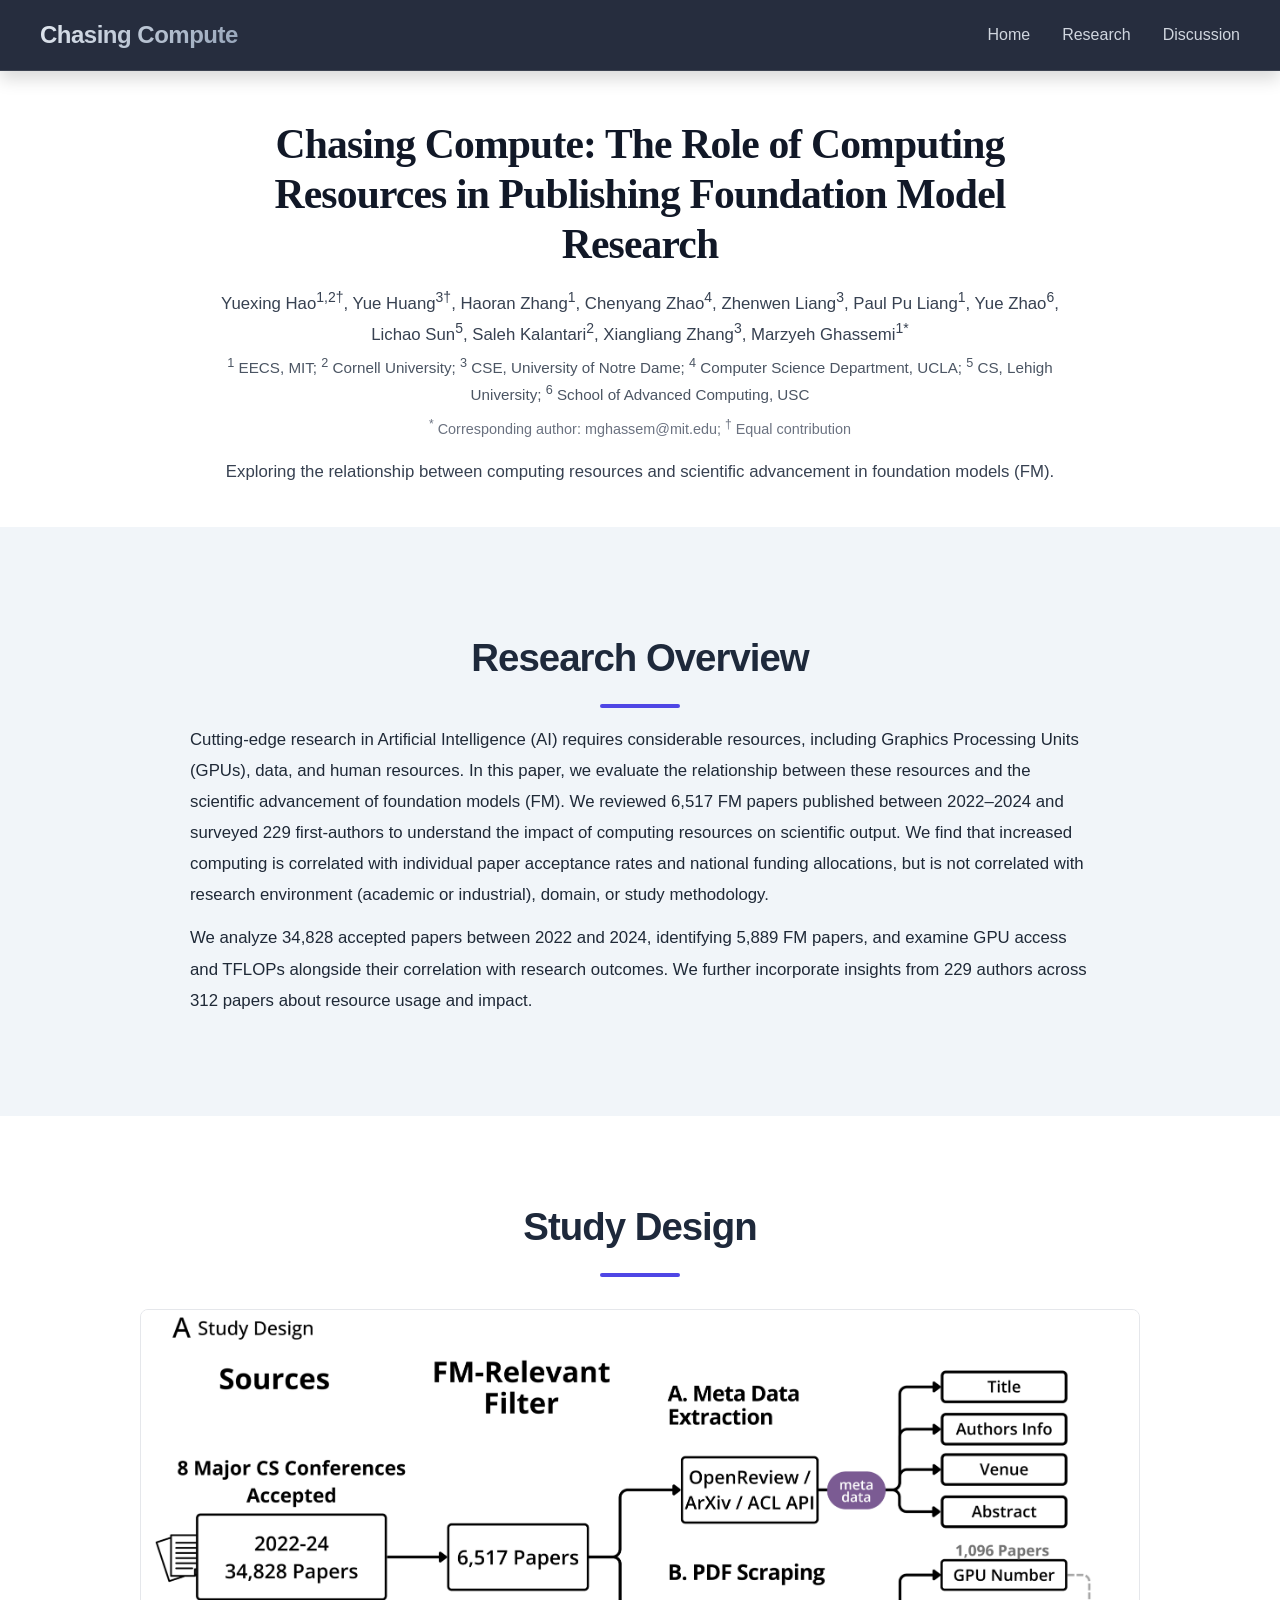
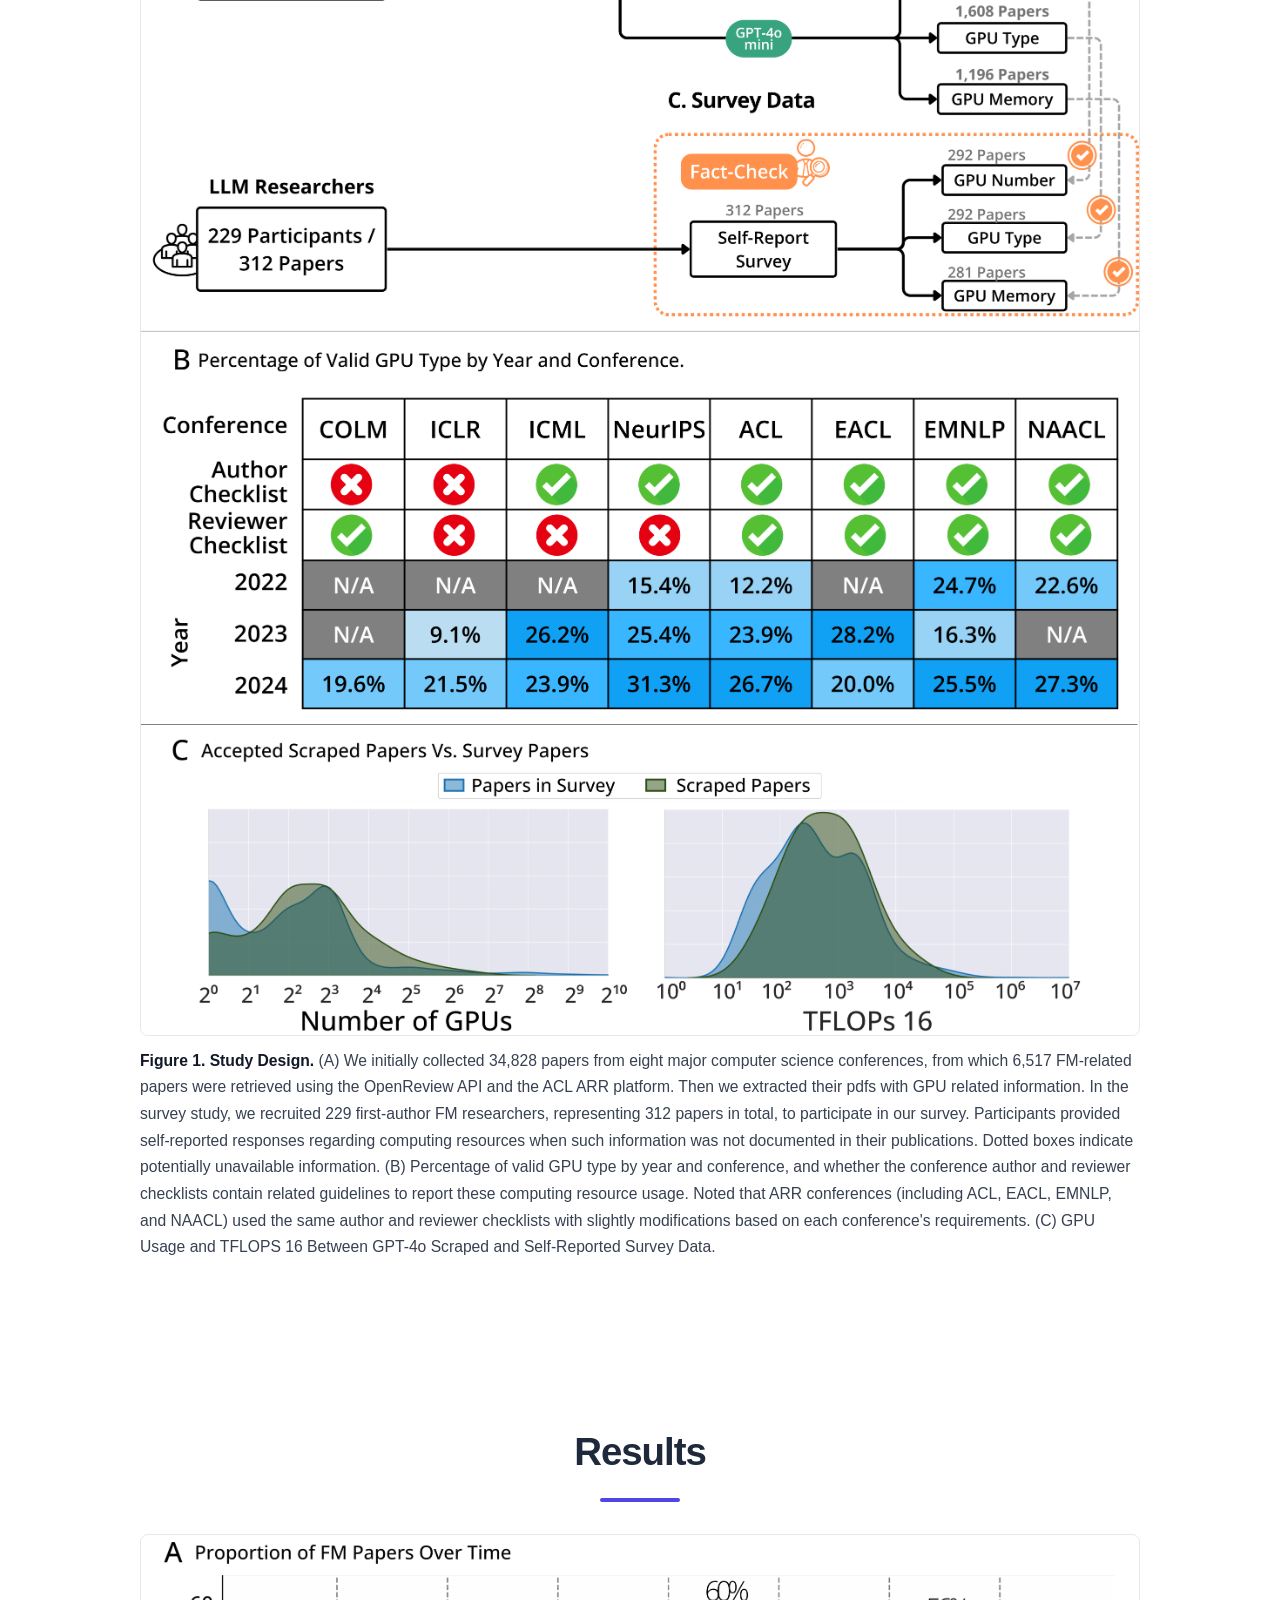
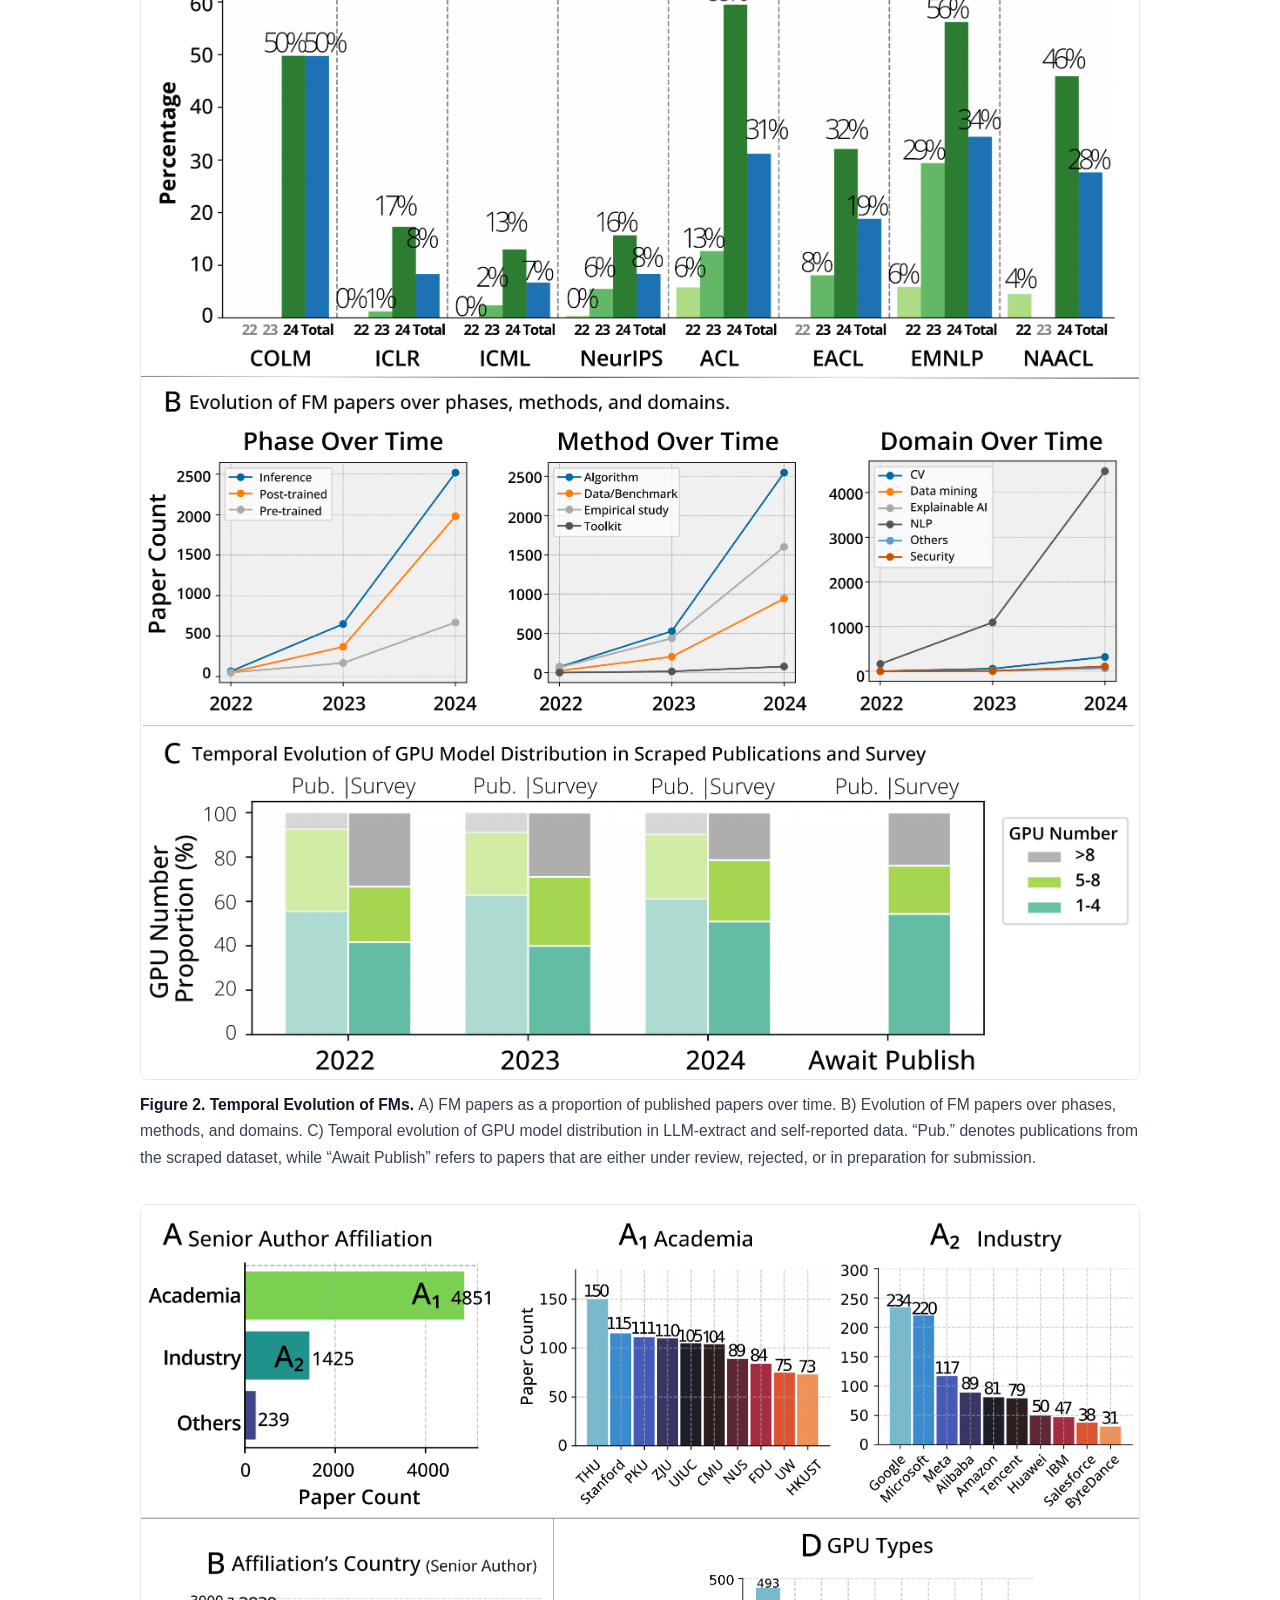
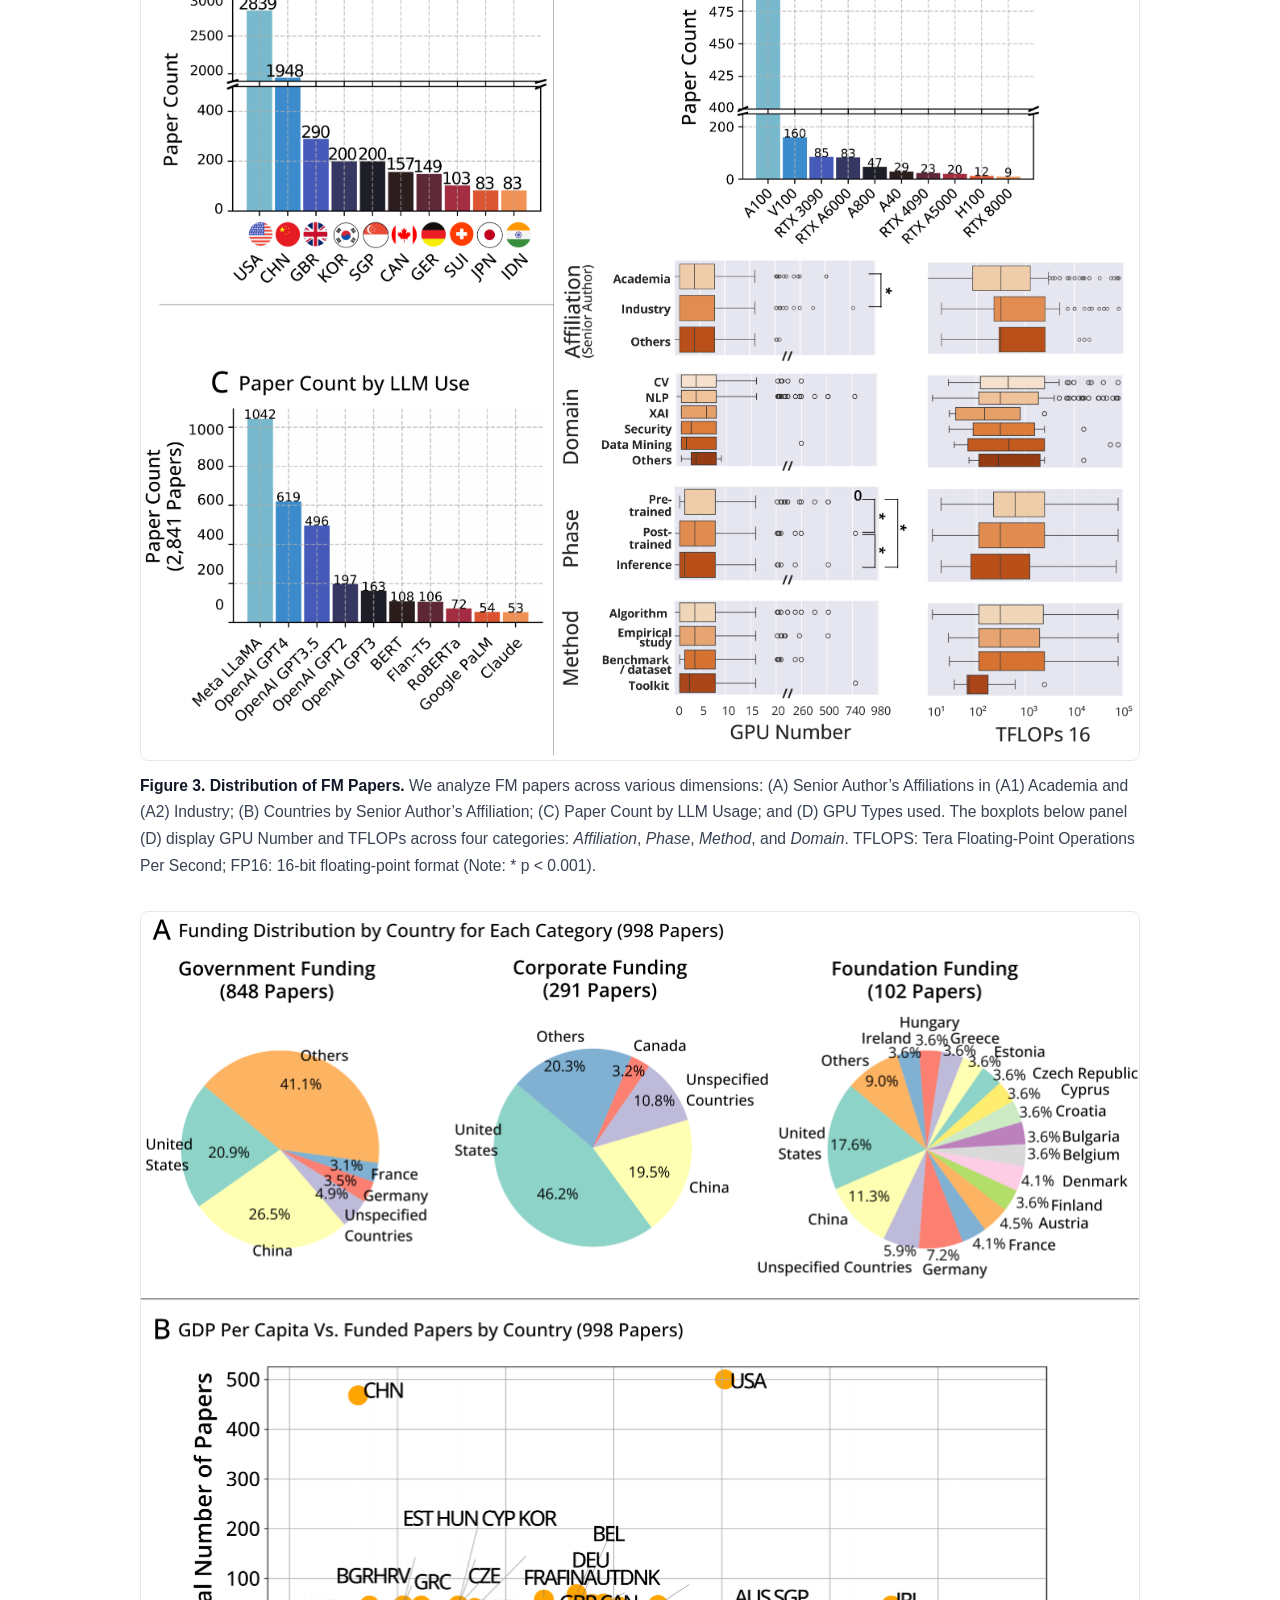
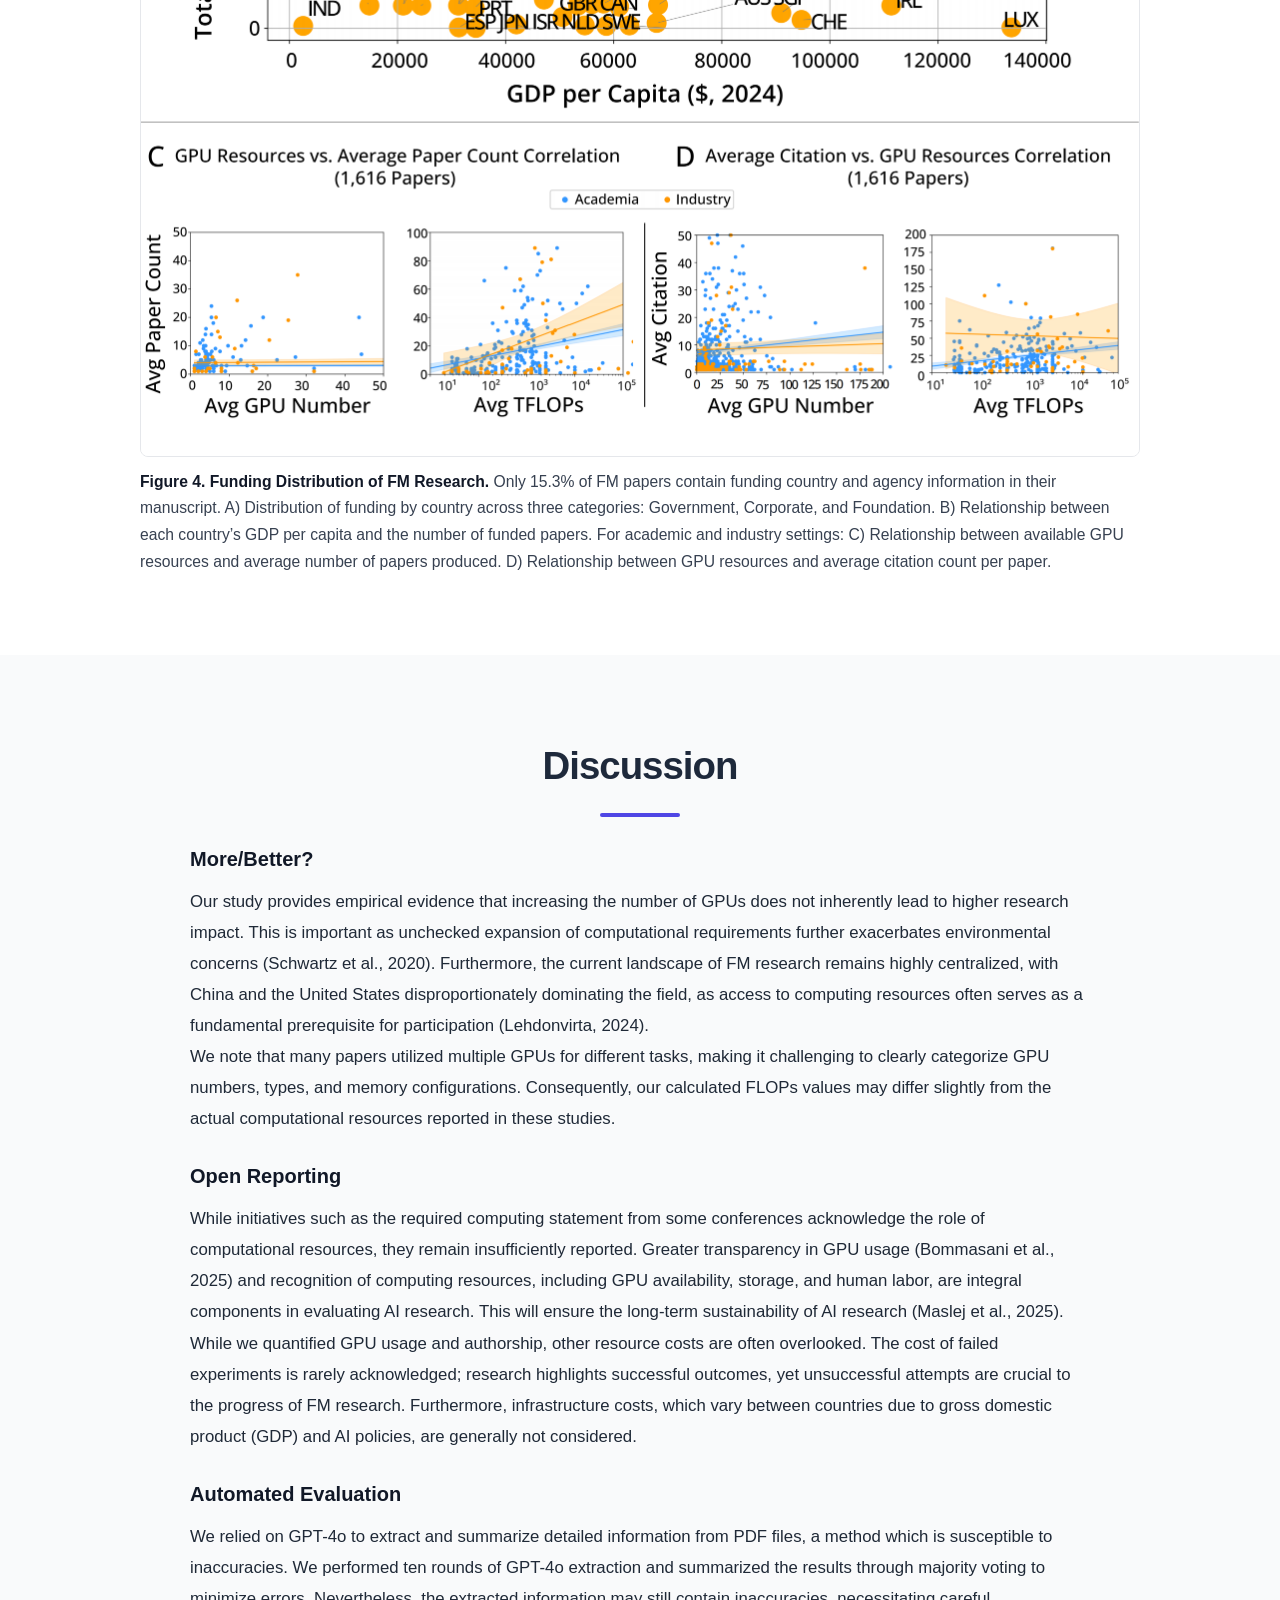
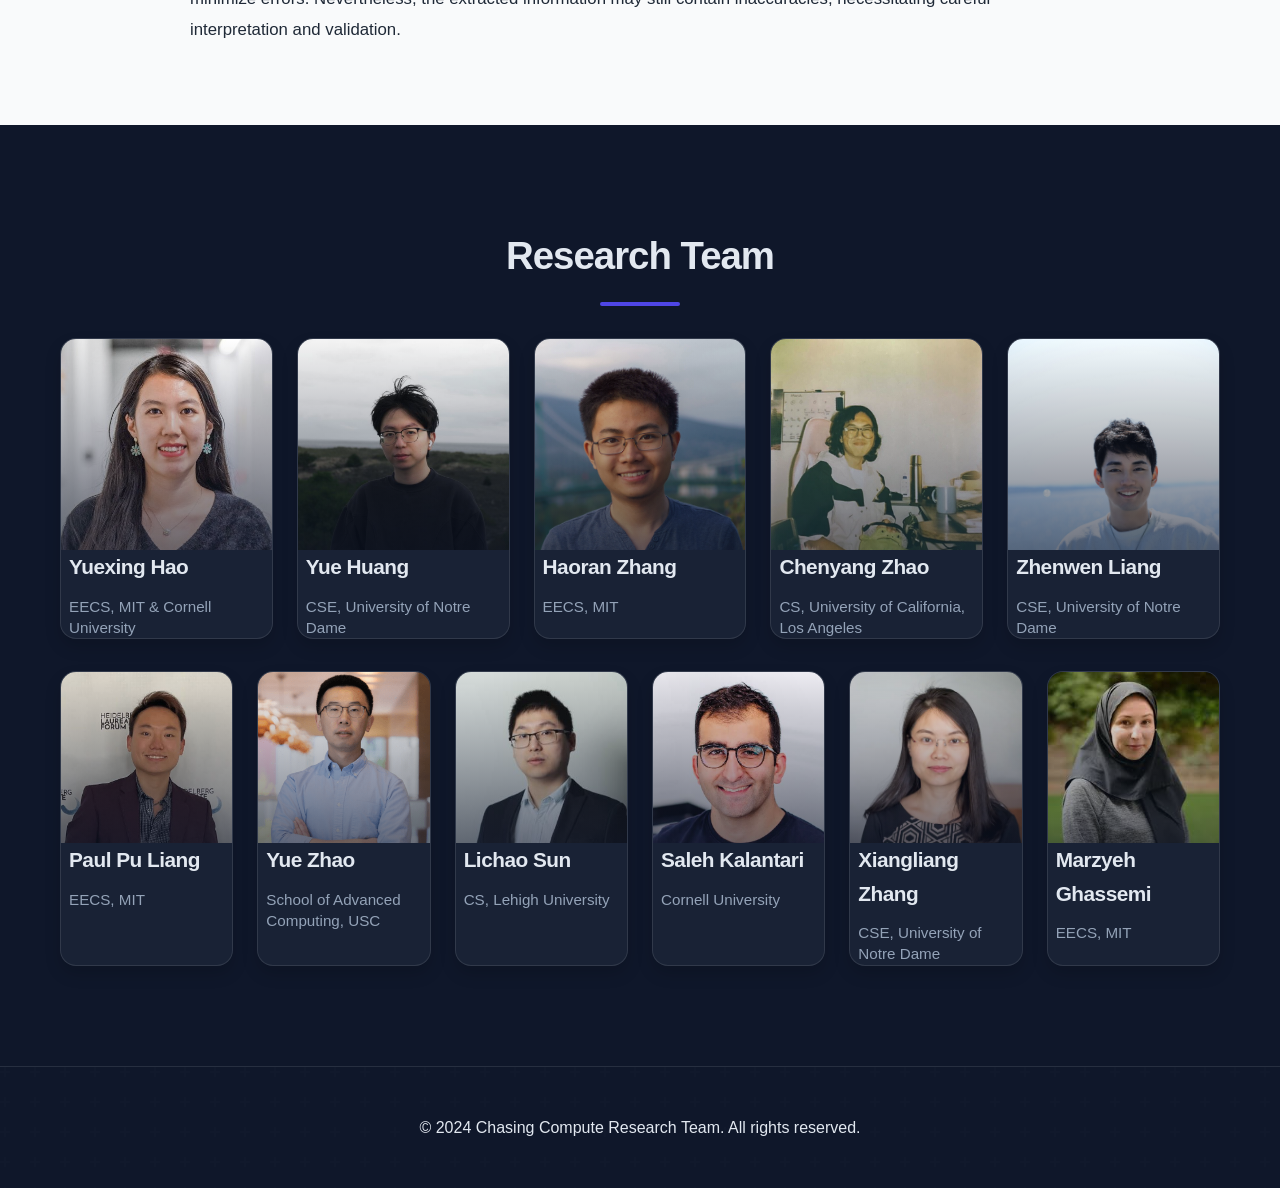
==== commit 9900fe2a: "update" ====
--- a/index.html
+++ b/index.html
@@ -104,7 +104,7 @@
             </div>
         </section>
 
-        <!-- <section id="people" class="people-section">
+        <section id="people" class="people-section">
             <div class="container">
                 <h2>Research Team</h2>
                 <div class="people-grid people-row grid-5">
@@ -117,7 +117,7 @@
                     </div>
                     <div class="person-card">
                         <div class="person-image">
-                            <img src="images/yuehuang.png" alt="Yue Huang">
+                            <img src="images/yuehuang.jpg" alt="Yue Huang">
                         </div>
                         <h3>Yue Huang</h3>
                         <p class="affiliation">CSE, University of Notre Dame</p>
@@ -189,7 +189,7 @@
                     </div>
                 </div>
             </div>
-        </section> -->
+        </section>
 
         <footer class="site-footer">
             <div class="container">
--- a/styles.css
+++ b/styles.css
@@ -529,7 +529,7 @@
 
 .person-image {
     width: 100%;
-    padding-top: 70%;
+    padding-top: 100%;
     position: relative;
     overflow: hidden;
 }
@@ -552,7 +552,7 @@
     width: 100%;
     height: 100%;
     object-fit: cover;
-    object-position: center;
+    object-position: center top;
     transition: var(--transition);
 }
 
